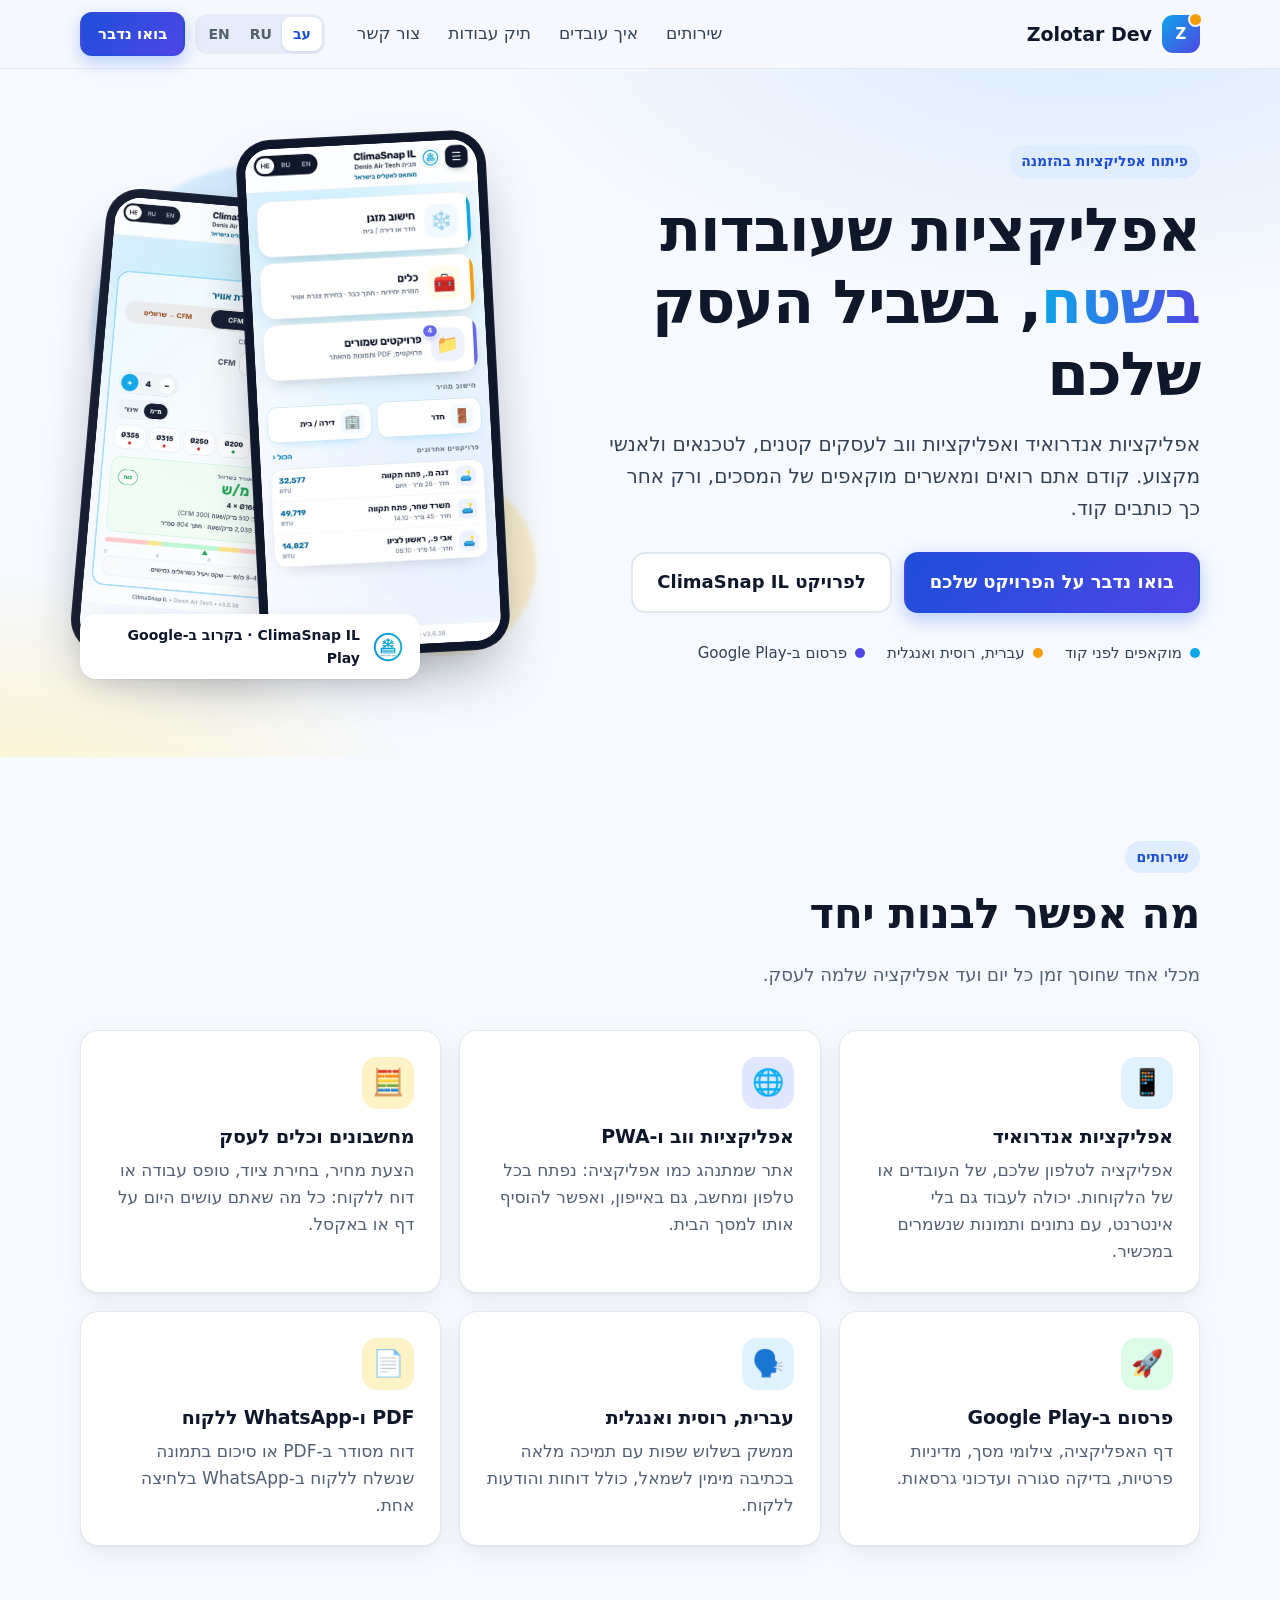
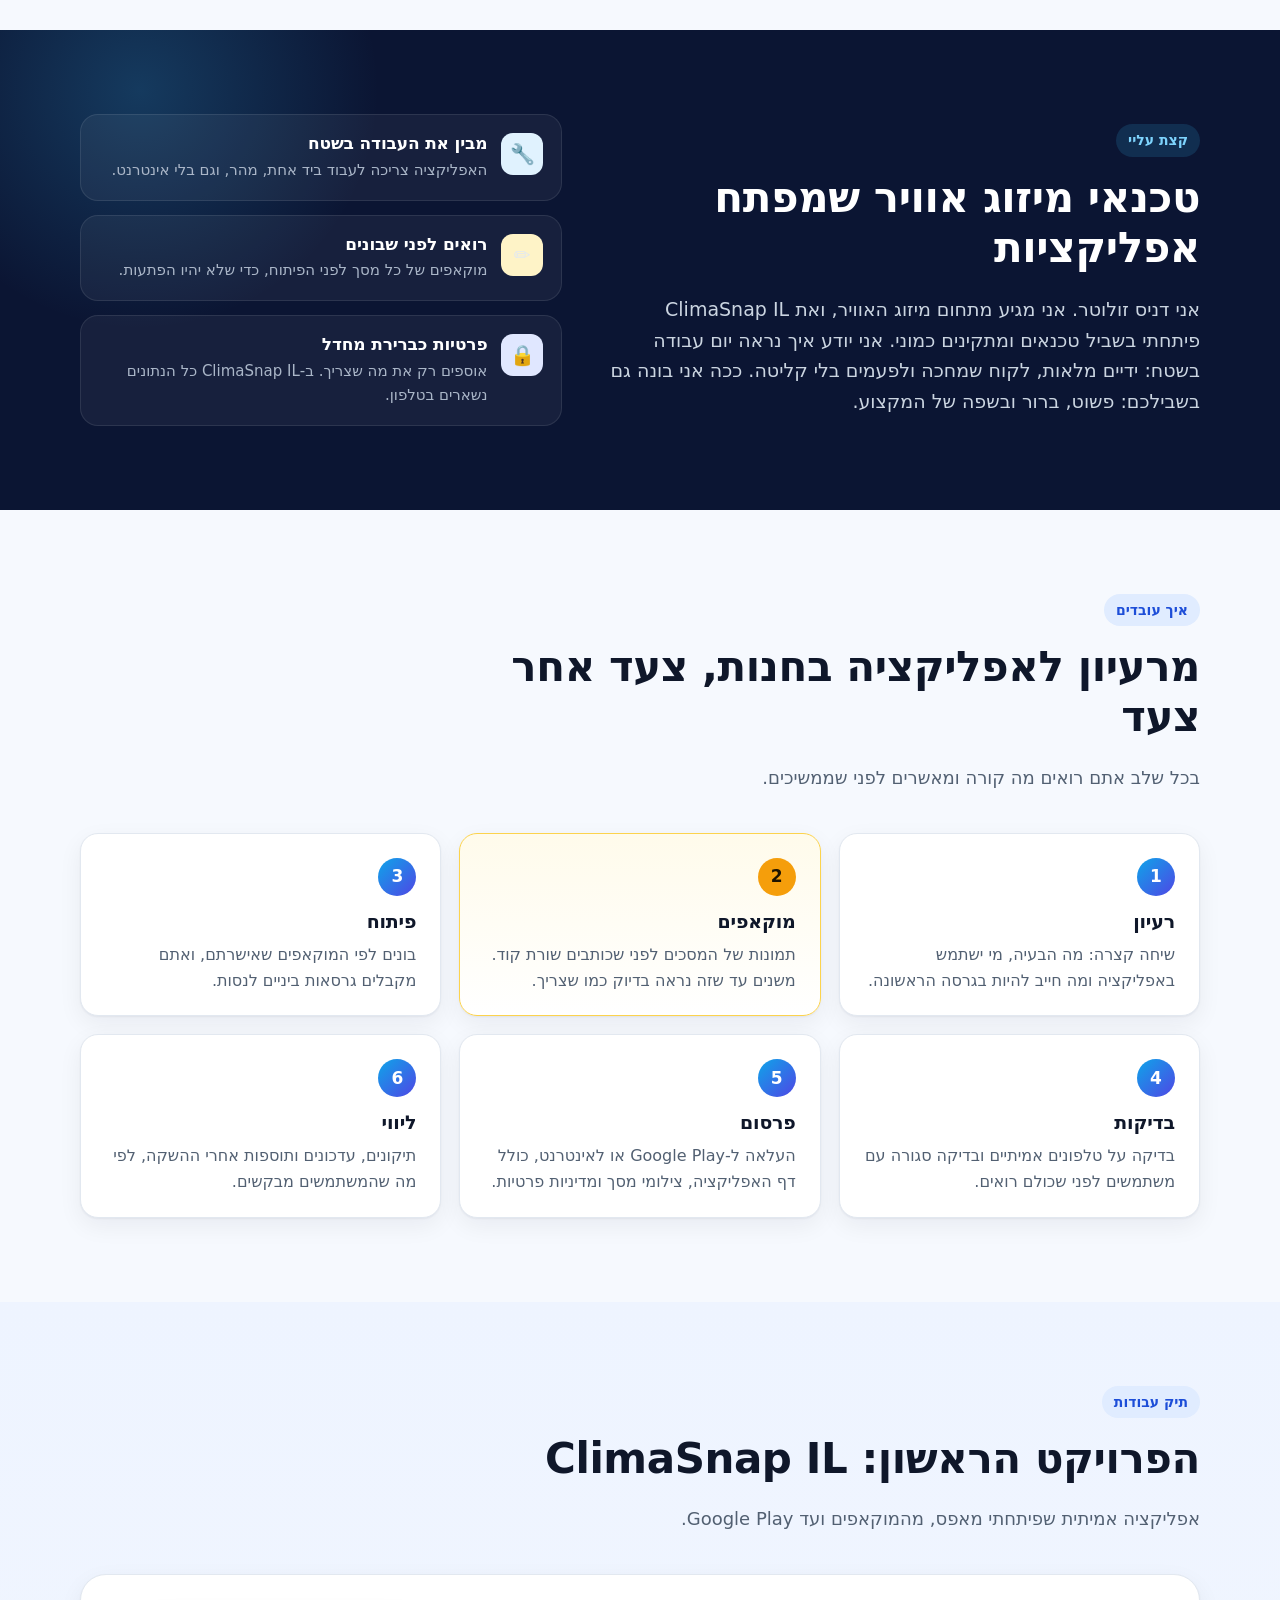
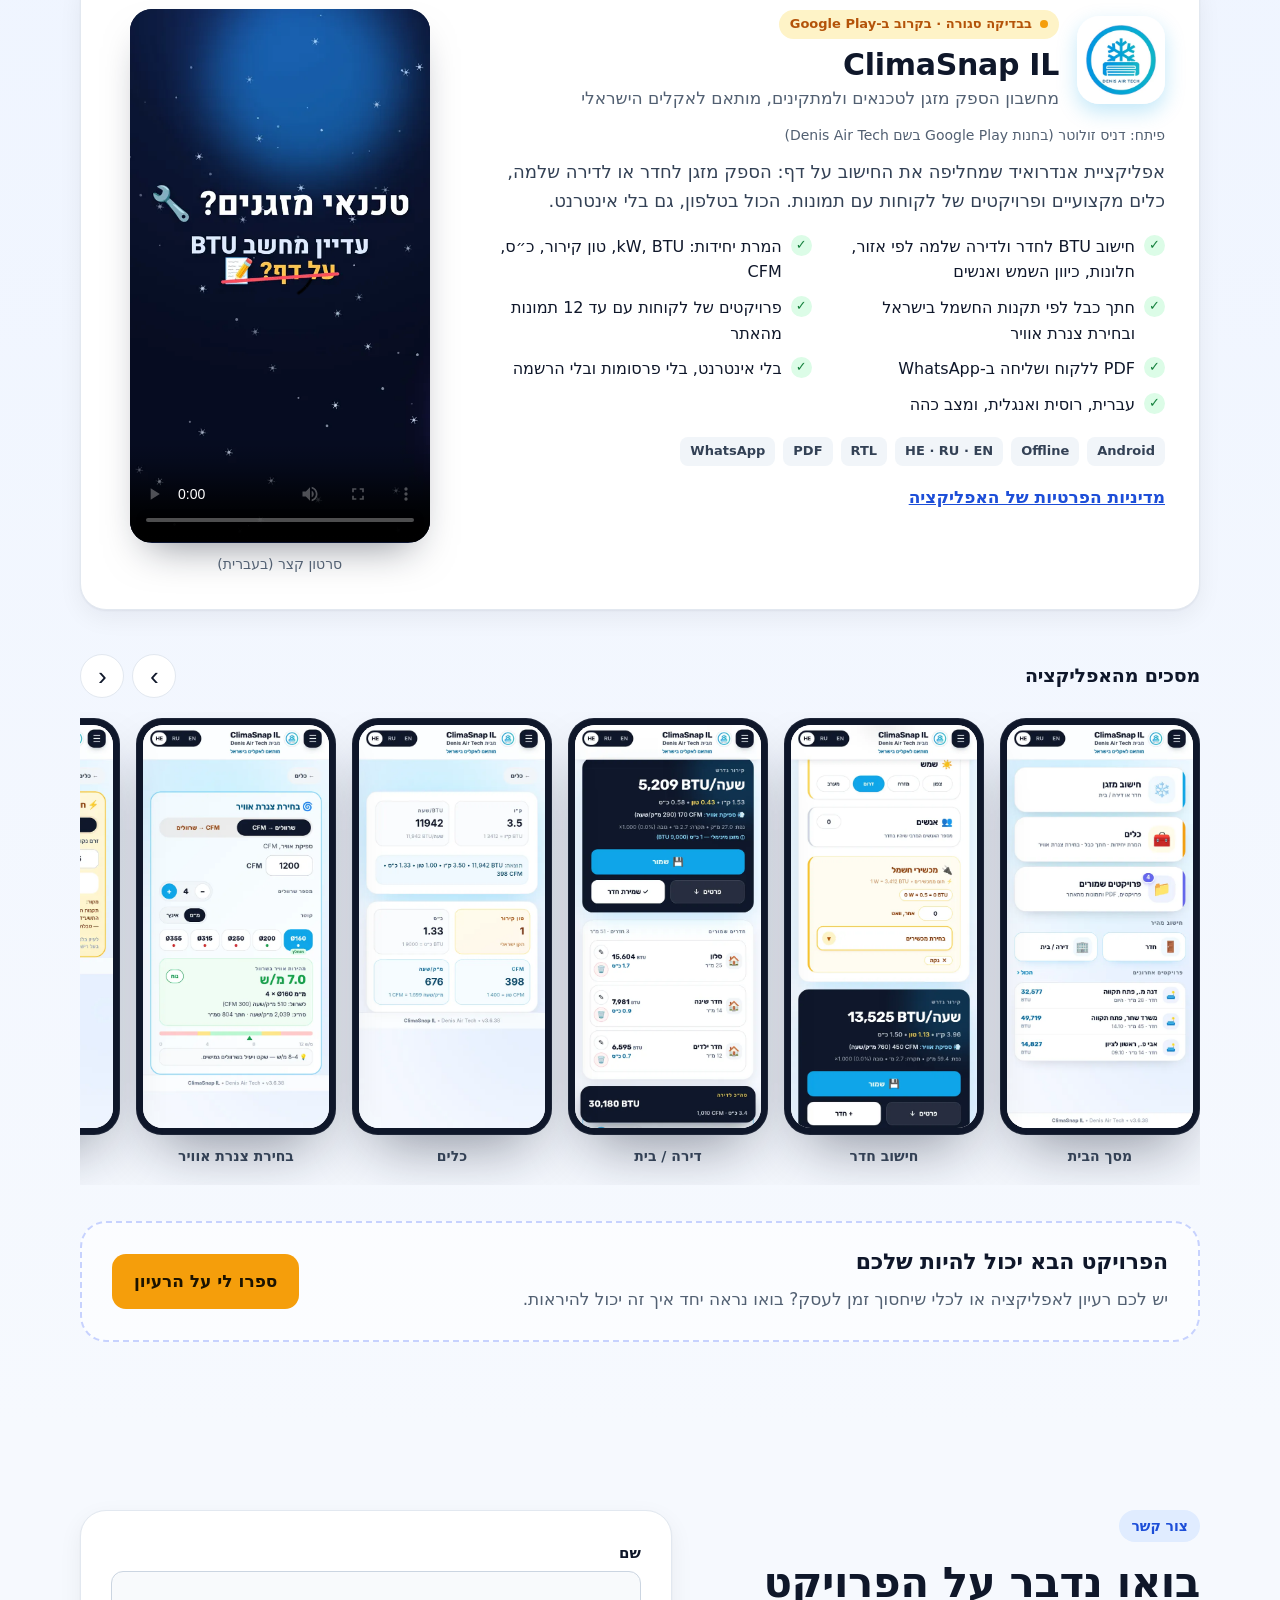
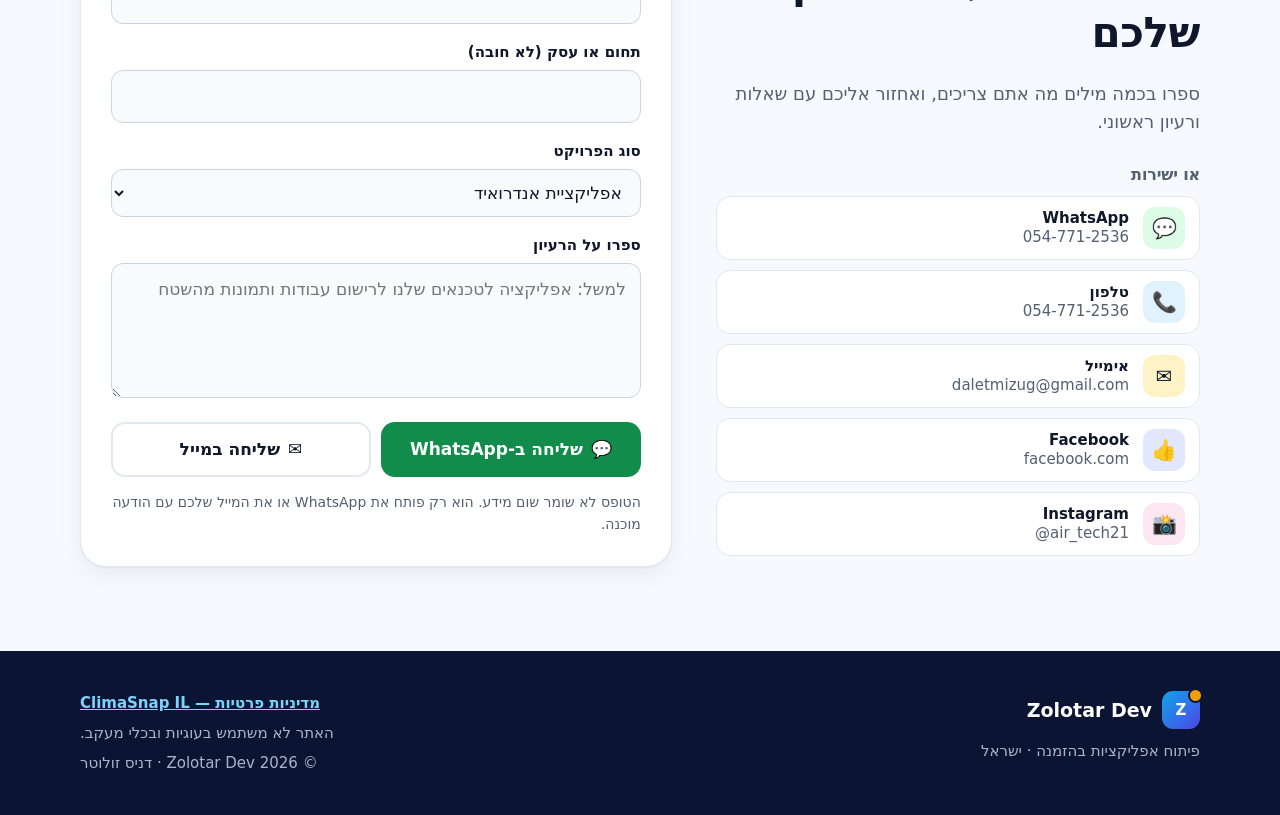
==== index.html @ d2cba70e "Add index, 404 and README" ====
<!doctype html>
<html lang="he" dir="rtl">
<head>
<meta charset="utf-8">
<meta name="viewport" content="width=device-width, initial-scale=1">
<title>Zolotar Dev — פיתוח אפליקציות בהזמנה</title>
<meta name="description" content="פיתוח אפליקציות אנדרואיד ואפליקציות ווב בהזמנה לעסקים קטנים, לטכנאים ולאנשי מקצוע בשטח. עברית, רוסית ואנגלית.">
<meta name="theme-color" content="#1d4ed8">
<meta property="og:type" content="website">
<link rel="icon" href="assets/img/favicon.svg" type="image/svg+xml">
<link rel="stylesheet" href="assets/css/fonts.css">
<link rel="stylesheet" href="assets/css/style.css">
<script src="assets/js/config.js" defer></script>
<script src="assets/js/i18n.js" defer></script>
<script src="assets/js/app.js" defer></script>
</head>
<body>
<a class="skip" href="#main" data-i18n="a11y.skip">דלגו לתוכן</a>

<header class="site-header">
  <div class="wrap header-in">
    <a class="logo" href="#top" data-i18n-attr="aria-label:a11y.home" aria-label="Zolotar Dev — לראש הדף">
      <span class="logo-mark" data-monogram aria-hidden="true">Z</span>
      <span class="logo-text" data-brand>Zolotar Dev</span>
    </a>
    <nav id="site-nav" class="nav" data-i18n-attr="aria-label:a11y.menu" aria-label="תפריט">
      <a href="#services" data-i18n="nav.services">שירותים</a>
      <a href="#process" data-i18n="nav.process">איך עובדים</a>
      <a href="#work" data-i18n="nav.work">תיק עבודות</a>
      <a href="#contact" data-i18n="nav.contact">צור קשר</a>
    </nav>
    <div class="header-tools">
      <div class="lang-switch" role="group" data-i18n-attr="aria-label:a11y.lang" aria-label="שפה">
        <button type="button" data-lang="he" lang="he" aria-pressed="true">עב</button>
        <button type="button" data-lang="ru" lang="ru" aria-pressed="false">RU</button>
        <button type="button" data-lang="en" lang="en" aria-pressed="false">EN</button>
      </div>
      <a class="btn btn-sm btn-primary header-cta" href="#contact" data-i18n="nav.cta">בואו נדבר</a>
      <button id="menu-btn" class="menu-btn" type="button" aria-controls="site-nav" aria-expanded="false" data-i18n-attr="aria-label:a11y.menu" aria-label="תפריט"><span></span></button>
    </div>
  </div>
</header>

<main id="main">
  <!-- HERO -->
  <section class="hero" id="top">
    <div class="wrap hero-in">
      <div class="hero-copy">
        <p class="kicker" data-i18n="hero.kicker">פיתוח אפליקציות בהזמנה</p>
        <h1 data-i18n-html="hero.title">אפליקציות שעובדות <em>בשטח</em>, בשביל העסק שלכם</h1>
        <p class="lead" data-i18n="hero.sub">אפליקציות אנדרואיד ואפליקציות ווב לעסקים קטנים, לטכנאים ולאנשי מקצוע. קודם אתם רואים ומאשרים מוקאפים של המסכים, ורק אחר כך כותבים קוד.</p>
        <div class="cta-row">
          <a class="btn btn-primary btn-lg" href="#contact" data-i18n="hero.cta">בואו נדבר על הפרויקט שלכם</a>
          <a class="btn btn-ghost btn-lg" href="#work" data-i18n="hero.cta2">לפרויקט ClimaSnap IL</a>
        </div>
        <ul class="facts">
          <li><span class="dot d-blue"></span><span data-i18n="hero.f1">מוקאפים לפני קוד</span></li>
          <li><span class="dot d-amber"></span><span data-i18n="hero.f2">עברית, רוסית ואנגלית</span></li>
          <li><span class="dot d-indigo"></span><span data-i18n="hero.f3">פרסום ב-Google Play</span></li>
        </ul>
      </div>
      <div class="hero-art" aria-hidden="true">
        <div class="blob b1"></div><div class="blob b2"></div>
        <div class="phone back"><img data-shot="5duct" src="assets/img/climasnap/he/5duct.svg" width="540" height="1169" alt=""></div>
        <div class="phone front"><img data-shot="1home" src="assets/img/climasnap/he/1home.svg" width="540" height="1169" alt="" fetchpriority="high"></div>
        <div class="float-badge"><img src="assets/img/climasnap/icon-256.svg" width="36" height="36" alt=""><span data-i18n="hero.badge">ClimaSnap IL · בקרוב ב-Google Play</span></div>
      </div>
    </div>
  </section>

  <!-- SERVICES -->
  <section class="section" id="services" aria-labelledby="services-h">
    <div class="wrap">
      <div class="sec-head">
        <p class="kicker" data-i18n="services.kicker">שירותים</p>
        <h2 id="services-h" data-i18n="services.title">מה אפשר לבנות יחד</h2>
        <p class="sec-sub" data-i18n="services.sub">מכלי אחד שחוסך זמן כל יום ועד אפליקציה שלמה לעסק.</p>
      </div>
      <div class="cards">
        <article class="card"><div class="ic ic-blue" aria-hidden="true">📱</div><h3 data-i18n="s1.t">אפליקציות אנדרואיד</h3><p data-i18n="s1.d">אפליקציה לטלפון שלכם, של העובדים או של הלקוחות. יכולה לעבוד גם בלי אינטרנט, עם נתונים ותמונות שנשמרים במכשיר.</p></article>
        <article class="card"><div class="ic ic-indigo" aria-hidden="true">🌐</div><h3 data-i18n="s2.t">אפליקציות ווב ו-PWA</h3><p data-i18n="s2.d">אתר שמתנהג כמו אפליקציה: נפתח בכל טלפון ומחשב, גם באייפון, ואפשר להוסיף אותו למסך הבית.</p></article>
        <article class="card"><div class="ic ic-amber" aria-hidden="true">🧮</div><h3 data-i18n="s3.t">מחשבונים וכלים לעסק</h3><p data-i18n="s3.d">הצעת מחיר, בחירת ציוד, טופס עבודה או דוח ללקוח: כל מה שאתם עושים היום על דף או באקסל.</p></article>
        <article class="card"><div class="ic ic-green" aria-hidden="true">🚀</div><h3 data-i18n="s4.t">פרסום ב-Google Play</h3><p data-i18n="s4.d">דף האפליקציה, צילומי מסך, מדיניות פרטיות, בדיקה סגורה ועדכוני גרסאות.</p></article>
        <article class="card"><div class="ic ic-blue" aria-hidden="true">🗣️</div><h3 data-i18n="s5.t">עברית, רוסית ואנגלית</h3><p data-i18n="s5.d">ממשק בשלוש שפות עם תמיכה מלאה בכתיבה מימין לשמאל, כולל דוחות והודעות ללקוח.</p></article>
        <article class="card"><div class="ic ic-amber" aria-hidden="true">📄</div><h3 data-i18n="s6.t">PDF ו-WhatsApp ללקוח</h3><p data-i18n="s6.d">דוח מסודר ב-PDF או סיכום בתמונה שנשלח ללקוח ב-WhatsApp בלחיצה אחת.</p></article>
      </div>
    </div>
  </section>

  <!-- ABOUT -->
  <section class="section about" aria-labelledby="about-h">
    <div class="wrap about-in">
      <div class="about-copy">
        <p class="kicker" data-i18n="about.kicker">קצת עליי</p>
        <h2 id="about-h" data-i18n="about.title">טכנאי מיזוג אוויר שמפתח אפליקציות</h2>
        <p class="about-p" data-i18n="about.p">אני דניס זולוטר. אני מגיע מתחום מיזוג האוויר, ואת ClimaSnap IL פיתחתי בשביל טכנאים ומתקינים כמוני. אני יודע איך נראה יום עבודה בשטח: ידיים מלאות, לקוח שמחכה ולפעמים בלי קליטה. ככה אני בונה גם בשבילכם: פשוט, ברור ובשפה של המקצוע.</p>
      </div>
      <ul class="about-list">
        <li><span class="ic ic-sm ic-blue" aria-hidden="true">🔧</span><div><h3 data-i18n="about.b1t">מבין את העבודה בשטח</h3><p data-i18n="about.b1d">האפליקציה צריכה לעבוד ביד אחת, מהר, וגם בלי אינטרנט.</p></div></li>
        <li><span class="ic ic-sm ic-amber" aria-hidden="true">✏️</span><div><h3 data-i18n="about.b2t">רואים לפני שבונים</h3><p data-i18n="about.b2d">מוקאפים של כל מסך לפני הפיתוח, כדי שלא יהיו הפתעות.</p></div></li>
        <li><span class="ic ic-sm ic-indigo" aria-hidden="true">🔒</span><div><h3 data-i18n="about.b3t">פרטיות כברירת מחדל</h3><p data-i18n="about.b3d">אוספים רק את מה שצריך. ב-ClimaSnap IL כל הנתונים נשארים בטלפון.</p></div></li>
      </ul>
    </div>
  </section>

  <!-- PROCESS -->
  <section class="section" id="process" aria-labelledby="process-h">
    <div class="wrap">
      <div class="sec-head">
        <p class="kicker" data-i18n="process.kicker">איך עובדים</p>
        <h2 id="process-h" data-i18n="process.title">מרעיון לאפליקציה בחנות, צעד אחר צעד</h2>
        <p class="sec-sub" data-i18n="process.sub">בכל שלב אתם רואים מה קורה ומאשרים לפני שממשיכים.</p>
      </div>
      <ol class="steps">
        <li><span class="num">1</span><h3 data-i18n="p1.t">רעיון</h3><p data-i18n="p1.d">שיחה קצרה: מה הבעיה, מי ישתמש באפליקציה ומה חייב להיות בגרסה הראשונה.</p></li>
        <li class="hl"><span class="num">2</span><h3 data-i18n="p2.t">מוקאפים</h3><p data-i18n="p2.d">תמונות של המסכים לפני שכותבים שורת קוד. משנים עד שזה נראה בדיוק כמו שצריך.</p></li>
        <li><span class="num">3</span><h3 data-i18n="p3.t">פיתוח</h3><p data-i18n="p3.d">בונים לפי המוקאפים שאישרתם, ואתם מקבלים גרסאות ביניים לנסות.</p></li>
        <li><span class="num">4</span><h3 data-i18n="p4.t">בדיקות</h3><p data-i18n="p4.d">בדיקה על טלפונים אמיתיים ובדיקה סגורה עם משתמשים לפני שכולם רואים.</p></li>
        <li><span class="num">5</span><h3 data-i18n="p5.t">פרסום</h3><p data-i18n="p5.d">העלאה ל-Google Play או לאינטרנט, כולל דף האפליקציה, צילומי מסך ומדיניות פרטיות.</p></li>
        <li><span class="num">6</span><h3 data-i18n="p6.t">ליווי</h3><p data-i18n="p6.d">תיקונים, עדכונים ותוספות אחרי ההשקה, לפי מה שהמשתמשים מבקשים.</p></li>
      </ol>
    </div>
  </section>

  <!-- PORTFOLIO -->
  <section class="section work" id="work" aria-labelledby="work-h">
    <div class="wrap">
      <div class="sec-head">
        <p class="kicker" data-i18n="work.kicker">תיק עבודות</p>
        <h2 id="work-h" data-i18n="work.title">הפרויקט הראשון: ClimaSnap IL</h2>
        <p class="sec-sub" data-i18n="work.sub">אפליקציה אמיתית שפיתחתי מאפס, מהמוקאפים ועד Google Play.</p>
      </div>

      <article class="case">
        <div class="case-main">
          <div class="case-id">
            <img class="case-icon" src="assets/img/climasnap/icon-256.svg" width="88" height="88" alt="ClimaSnap IL">
            <div>
              <p class="status"><span class="pulse" aria-hidden="true"></span><span data-i18n="case.status">בבדיקה סגורה · בקרוב ב-Google Play</span></p>
              <h3 class="case-name">ClimaSnap IL</h3>
              <p class="case-tag" data-i18n="case.tagline">מחשבון הספק מזגן לטכנאים ולמתקינים, מותאם לאקלים הישראלי</p>
            </div>
          </div>
          <p class="case-by" data-i18n="case.by">פיתח: דניס זולוטר (בחנות Google Play בשם Denis Air Tech)</p>
          <p class="case-desc" data-i18n="case.desc">אפליקציית אנדרואיד שמחליפה את החישוב על דף: הספק מזגן לחדר או לדירה שלמה, כלים מקצועיים ופרויקטים של לקוחות עם תמונות. הכול בטלפון, גם בלי אינטרנט.</p>
          <ul class="checks">
            <li data-i18n="case.f1">חישוב BTU לחדר ולדירה שלמה לפי אזור, חלונות, כיוון השמש ואנשים</li><li data-i18n="case.f2">המרת יחידות: kW, BTU, טון קירור, כ״ס, CFM</li><li data-i18n="case.f3">חתך כבל לפי תקנות החשמל בישראל ובחירת צנרת אוויר</li>
            <li data-i18n="case.f4">פרויקטים של לקוחות עם עד 12 תמונות מהאתר</li><li data-i18n="case.f5">PDF ללקוח ושליחה ב-WhatsApp</li><li data-i18n="case.f6">בלי אינטרנט, בלי פרסומות ובלי הרשמה</li>
            <li data-i18n="case.f7">עברית, רוסית ואנגלית, ומצב כהה</li>
          </ul>
          <ul class="tags" aria-label="Tech">
            <li>Android</li><li>Offline</li><li>HE · RU · EN</li><li>RTL</li><li>PDF</li><li>WhatsApp</li>
          </ul>
          <a class="link" data-href="privacy" href="https://denisairtech.github.io/climasnap-privacy/" target="_blank" rel="noopener" data-i18n="case.privacy">מדיניות הפרטיות של האפליקציה</a>
        </div>
        <figure class="case-video">
          <video controls preload="none" playsinline poster="assets/video/climasnap-promo-poster.svg" width="540" height="960" data-b64="assets/video/climasnap-promo-he.mp4.b64.txt"></video>
          <figcaption data-i18n="case.video">סרטון קצר (בעברית)</figcaption>
        </figure>
      </article>

      <div class="gallery">
        <div class="gallery-head">
          <h3 data-i18n="case.gallery">מסכים מהאפליקציה</h3>
          <div class="gallery-nav">
            <button type="button" class="round" data-scroll="prev" data-i18n-attr="aria-label:case.prev" aria-label="המסך הקודם"><span aria-hidden="true">‹</span></button>
            <button type="button" class="round" data-scroll="next" data-i18n-attr="aria-label:case.next" aria-label="המסך הבא"><span aria-hidden="true">›</span></button>
          </div>
        </div>
        <div class="shots" id="shots" tabindex="0"></div>
      </div>

      <div class="next-card">
        <div><h3 data-i18n="next.t">הפרויקט הבא יכול להיות שלכם</h3><p data-i18n="next.d">יש לכם רעיון לאפליקציה או לכלי שיחסוך זמן לעסק? בואו נראה יחד איך זה יכול להיראות.</p></div>
        <a class="btn btn-amber" href="#contact" data-i18n="next.cta">ספרו לי על הרעיון</a>
      </div>
    </div>
  </section>

  <!-- CONTACT -->
  <section class="section contact" id="contact" aria-labelledby="contact-h">
    <div class="wrap contact-in">
      <div class="contact-copy">
        <p class="kicker" data-i18n="contact.kicker">צור קשר</p>
        <h2 id="contact-h" data-i18n="contact.title">בואו נדבר על הפרויקט שלכם</h2>
        <p class="sec-sub" data-i18n="contact.sub">ספרו בכמה מילים מה אתם צריכים, ואחזור אליכם עם שאלות ורעיון ראשוני.</p>
        <h3 class="direct-h" data-i18n="direct.title">או ישירות</h3>
        <ul class="direct">
          <li><a data-href="wa" href="https://wa.me/972547712536" target="_blank" rel="noopener"><span class="ic ic-sm ic-green" aria-hidden="true">💬</span><span><b data-i18n="direct.wa">WhatsApp</b><span class="ltr" data-contact="phone">054-771-2536</span></span></a></li>
          <li><a data-href="tel" href="tel:+972547712536"><span class="ic ic-sm ic-blue" aria-hidden="true">📞</span><span><b data-i18n="direct.phone">טלפון</b><span class="ltr" data-contact="phone">054-771-2536</span></span></a></li>
          <li><a data-href="mail" href="mailto:daletmizug@gmail.com"><span class="ic ic-sm ic-amber" aria-hidden="true">✉️</span><span><b data-i18n="direct.mail">אימייל</b><span class="ltr" data-contact="email">daletmizug@gmail.com</span></span></a></li>
          <li><a data-href="fb" href="https://www.facebook.com/share/19Jobcs5GA/" target="_blank" rel="noopener"><span class="ic ic-sm ic-indigo" aria-hidden="true">👍</span><span><b>Facebook</b><span class="ltr">facebook.com</span></span></a></li>
          <li><a data-href="ig" href="https://instagram.com/air_tech21" target="_blank" rel="noopener"><span class="ic ic-sm ic-pink" aria-hidden="true">📸</span><span><b>Instagram</b><span class="ltr" data-contact="ig">@air_tech21</span></span></a></li>
        </ul>
      </div>
      <form id="contact-form" class="form" novalidate>
        <div class="field"><label for="f-name" data-i18n="form.name">שם</label><input id="f-name" name="name" autocomplete="name" required></div>
        <div class="field"><label for="f-biz" data-i18n="form.biz">תחום או עסק (לא חובה)</label><input id="f-biz" name="biz" autocomplete="organization"></div>
        <div class="field"><label for="f-type" data-i18n="form.type">סוג הפרויקט</label>
          <select id="f-type" name="type">
            <option data-i18n="form.t1">אפליקציית אנדרואיד</option><option data-i18n="form.t2">אפליקציית ווב / PWA</option>
            <option data-i18n="form.t3">מחשבון או כלי לעסק</option><option data-i18n="form.t4">עדיין לא בטוח</option>
          </select></div>
        <div class="field"><label for="f-msg" data-i18n="form.msg">ספרו על הרעיון</label><textarea id="f-msg" name="msg" rows="4" required data-i18n-attr="placeholder:form.msgPh" placeholder="למשל: אפליקציה לטכנאים שלנו לרישום עבודות ותמונות מהשטח"></textarea></div>
        <p id="form-err" class="form-err" role="alert" hidden></p>
        <div class="form-btns">
          <button type="button" id="send-wa" class="btn btn-wa"><span aria-hidden="true">💬</span> <span data-i18n="form.wa">שליחה ב-WhatsApp</span></button>
          <button type="button" id="send-mail" class="btn btn-ghost"><span aria-hidden="true">✉️</span> <span data-i18n="form.mail">שליחה במייל</span></button>
        </div>
        <p class="form-note" data-i18n="form.note">הטופס לא שומר שום מידע. הוא רק פותח את WhatsApp או את המייל שלכם עם הודעה מוכנה.</p>
      </form>
    </div>
  </section>
</main>

<footer class="site-footer">
  <div class="wrap footer-in">
    <div class="footer-brand">
      <span class="logo"><span class="logo-mark" data-monogram aria-hidden="true">Z</span><span class="logo-text" data-brand>Zolotar Dev</span></span>
      <p data-i18n="footer.tag">פיתוח אפליקציות בהזמנה · ישראל</p>
    </div>
    <div class="footer-links">
      <a data-href="privacy" href="https://denisairtech.github.io/climasnap-privacy/" target="_blank" rel="noopener" data-i18n="footer.privacy">מדיניות פרטיות — ClimaSnap IL</a>
      <p data-i18n="footer.nocookies">האתר לא משתמש בעוגיות ובכלי מעקב.</p>
      <p data-i18n="footer.copy">© 2026 Zolotar Dev · דניס זולוטר</p>
    </div>
  </div>
</footer>
</body>
</html>
---- assets/css/fonts.css ----
/* Heebo (OFL 1.1) + Rubik Cyrillic (OFL 1.1), embedded */
@font-face{font-family:"HeeboWeb";src:url([data-uri]) format("woff2");font-weight:100 900;font-display:swap;unicode-range:U+0590-05FF,U+200C-2010,U+20AA,U+25CC,U+FB1D-FB4F}
@font-face{font-family:"HeeboWeb";src:url([data-uri]) format("woff2");font-weight:100 900;font-display:swap;unicode-range:U+0000-00FF,U+0131,U+0152-0153,U+02BB-02BC,U+02C6,U+02DA,U+02DC,U+2000-206F,U+2074,U+20AC,U+2122,U+2190-2199,U+2212,U+2215}
@font-face{font-family:"HeeboWeb";src:url([data-uri]) format("woff2");font-weight:300 900;font-display:swap;unicode-range:U+0400-045F,U+0490-0491,U+04B0-04B1,U+2116}
---- assets/css/style.css ----
/* ---------- Fonts (bundled, OFL) ---------- */


/* Heebo has no Cyrillic: Russian uses Rubik (same family as the app) */


:root{
  --blue:#0ea5e9; --blue-d:#1d4ed8; --indigo:#4f46e5; --amber:#f59e0b; --amber-d:#b45309;
  --ink:#0f172a; --ink-2:#334155; --muted:#526072; --line:#e2e8f0;
  --bg:#f6f9fe; --card:#fff; --navy:#0b1533;
  --r:18px; --r-lg:26px; --shadow:0 1px 2px rgba(15,23,42,.05),0 8px 24px rgba(15,23,42,.06);
  --wrap:1160px;
}
*{box-sizing:border-box}
html{scroll-behavior:smooth;-webkit-text-size-adjust:100%}
@media (prefers-reduced-motion:reduce){html{scroll-behavior:auto}*{animation:none!important;transition:none!important}}
body{margin:0;font-family:"HeeboWeb","Heebo",system-ui,-apple-system,"Segoe UI",Arial,sans-serif;color:var(--ink);background:var(--bg);line-height:1.6;font-size:17px;overflow-x:hidden}
img,video{max-width:100%;display:block}
a{color:var(--blue-d)}
h1,h2,h3{line-height:1.2;margin:0 0 .5em;letter-spacing:-.01em}
h2{font-size:clamp(28px,4vw,42px);font-weight:800}
h3{font-size:19px;font-weight:700}
p{margin:0 0 1em}
.wrap{max-width:var(--wrap);margin-inline:auto;padding-inline:20px}
.ltr{direction:ltr;unicode-bidi:isolate}
.skip{position:absolute;inset-inline-start:12px;top:-60px;background:var(--ink);color:#fff;padding:10px 14px;border-radius:10px;z-index:100}
.skip:focus{top:12px}
:focus-visible{outline:3px solid var(--amber);outline-offset:2px;border-radius:6px}

/* ---------- Buttons ---------- */
.btn{display:inline-flex;align-items:center;justify-content:center;gap:8px;font:inherit;font-weight:700;text-decoration:none;border-radius:14px;padding:12px 20px;border:2px solid transparent;cursor:pointer;transition:transform .15s,box-shadow .15s,background .15s;min-height:48px;text-align:center}
.btn:hover{transform:translateY(-1px)}
.btn-primary{background:linear-gradient(135deg,var(--blue-d),var(--indigo));color:#fff;box-shadow:0 6px 18px rgba(37,99,235,.3)}
.btn-ghost{background:#fff;color:var(--ink);border-color:var(--line)}
.btn-ghost:hover{border-color:#94a3b8}
.btn-amber{background:var(--amber);color:#1c1300}
.btn-wa{background:#128c4a;color:#fff}
.btn-lg{padding:14px 24px;font-size:18px}
.btn-sm{min-height:40px;padding:8px 16px;font-size:15px;border-radius:12px}

/* ---------- Header ---------- */
.site-header{position:sticky;top:0;z-index:50;background:rgba(246,249,254,.86);backdrop-filter:saturate(1.6) blur(12px);-webkit-backdrop-filter:saturate(1.6) blur(12px);border-bottom:1px solid rgba(226,232,240,.8)}
.header-in{display:flex;align-items:center;gap:20px;height:68px}
.logo{display:inline-flex;align-items:center;gap:10px;text-decoration:none;color:var(--ink);font-weight:800;font-size:19px;white-space:nowrap}
.logo-mark{position:relative;display:grid;place-items:center;width:38px;height:38px;border-radius:11px;background:linear-gradient(135deg,var(--blue),var(--indigo));color:#fff;font-size:15px;font-weight:800;letter-spacing:.02em;direction:ltr}
.logo-mark::after{content:"";position:absolute;top:-3px;inset-inline-end:-3px;width:11px;height:11px;border-radius:50%;background:var(--amber);border:2px solid var(--bg)}
.logo-text{direction:ltr;unicode-bidi:isolate}
.nav{display:flex;gap:4px;margin-inline-start:auto}
.nav a{color:var(--ink-2);text-decoration:none;font-weight:500;padding:8px 12px;border-radius:10px}
.nav a:hover{background:#e8effb;color:var(--ink)}
.header-tools{display:flex;align-items:center;gap:10px}
.lang-switch{display:flex;background:#e6edf8;border-radius:12px;padding:3px}
.lang-switch button{font:inherit;font-size:14px;font-weight:700;border:0;background:transparent;color:var(--muted);padding:6px 10px;border-radius:9px;cursor:pointer;min-width:40px;min-height:34px}
.lang-switch button[aria-pressed="true"]{background:#fff;color:var(--blue-d);box-shadow:0 1px 3px rgba(15,23,42,.12)}
.menu-btn{display:none;width:44px;height:44px;border:1px solid var(--line);background:#fff;border-radius:12px;cursor:pointer;position:relative}
.menu-btn span,.menu-btn span::before,.menu-btn span::after{position:absolute;left:12px;right:12px;height:2px;background:var(--ink);border-radius:2px;content:""}
.menu-btn span{top:21px}.menu-btn span::before{top:-7px;left:0;right:0}.menu-btn span::after{top:7px;left:0;right:0}

/* ---------- Hero ---------- */
.hero{position:relative;overflow:hidden;padding:56px 0 72px;background:radial-gradient(1000px 500px at 85% -10%,#dbeafe 0,transparent 60%),radial-gradient(700px 420px at 0% 110%,#fef3c7 0,transparent 60%)}
.hero-in{display:grid;grid-template-columns:1.1fr .9fr;gap:40px;align-items:center}
.kicker{display:inline-block;font-size:14px;font-weight:700;color:var(--blue-d);background:#e0ecff;border-radius:999px;padding:5px 12px;margin-bottom:16px}
.hero h1{font-size:clamp(34px,5.4vw,60px);font-weight:900;letter-spacing:-.02em;margin-bottom:18px}
.hero h1 em{font-style:normal;background:linear-gradient(90deg,var(--blue),var(--indigo));-webkit-background-clip:text;background-clip:text;color:transparent}
.lead{font-size:clamp(17px,1.6vw,20px);color:var(--ink-2);max-width:40em;margin-bottom:28px}
.cta-row{display:flex;flex-wrap:wrap;gap:12px;margin-bottom:28px}
.facts{list-style:none;padding:0;margin:0;display:flex;flex-wrap:wrap;gap:10px 22px;color:var(--ink-2);font-weight:500;font-size:15px}
.facts li{display:flex;align-items:center;gap:8px}
.dot{width:10px;height:10px;border-radius:50%}.d-blue{background:var(--blue)}.d-amber{background:var(--amber)}.d-indigo{background:var(--indigo)}
.hero-art{position:relative;height:560px}
.blob{position:absolute;border-radius:50%;filter:blur(2px)}
.b1{width:340px;height:340px;background:linear-gradient(135deg,#38bdf8,#6366f1);opacity:.18;top:40px;inset-inline-end:10px}
.b2{width:180px;height:180px;background:#fbbf24;opacity:.22;bottom:30px;inset-inline-start:30px}
.phone{background:#0f172a;border-radius:34px;padding:9px;box-shadow:0 30px 60px -20px rgba(15,23,42,.45),0 0 0 1px rgba(255,255,255,.06) inset}
.phone img{border-radius:26px;width:100%;height:auto;background:#fff}
.hero-art .phone{position:absolute;width:250px}
.hero-art .front{top:10px;inset-inline-start:14%;transform:rotate(-3deg);z-index:2}
[dir="ltr"] .hero-art .front{transform:rotate(3deg)}
.hero-art .back{top:70px;inset-inline-start:52%;width:225px;transform:rotate(5deg);opacity:.96}
[dir="ltr"] .hero-art .back{transform:rotate(-5deg)}
.float-badge{position:absolute;bottom:6px;inset-inline-end:0;z-index:3;display:flex;align-items:center;gap:10px;background:#fff;border-radius:16px;padding:10px 14px;box-shadow:var(--shadow);font-weight:700;font-size:14px;max-width:340px}
.float-badge img{border-radius:9px}

/* ---------- Sections ---------- */
.section{padding:84px 0}
.sec-head{max-width:720px;margin-bottom:40px}
.sec-sub{color:var(--muted);font-size:18px}
.cards{display:grid;grid-template-columns:repeat(3,1fr);gap:18px}
.card{background:var(--card);border:1px solid var(--line);border-radius:var(--r);padding:26px;box-shadow:var(--shadow);transition:transform .2s,box-shadow .2s}
.card:hover{transform:translateY(-3px);box-shadow:0 14px 34px rgba(15,23,42,.1)}
.card p{color:var(--muted);margin:0}
.ic{display:grid;place-items:center;width:52px;height:52px;border-radius:15px;font-size:26px;margin-bottom:16px;flex:none}
.ic-sm{width:42px;height:42px;font-size:20px;border-radius:12px;margin:0}
.ic-blue{background:#e0f2fe}.ic-indigo{background:#e0e7ff}.ic-amber{background:#fef3c7}.ic-green{background:#dcfce7}.ic-pink{background:#fce7f3}

.about{background:var(--navy);color:#e2e8f0;position:relative;overflow:hidden}
.about::before{content:"";position:absolute;width:520px;height:520px;border-radius:50%;background:radial-gradient(circle,rgba(56,189,248,.22),transparent 65%);top:-200px;inset-inline-end:-120px}
.about-in{display:grid;grid-template-columns:1.1fr .9fr;gap:48px;align-items:center;position:relative}
.about .kicker{background:rgba(56,189,248,.15);color:#7dd3fc}
.about h2{color:#fff}
.about-p{font-size:19px;color:#cbd5e1;margin:0}
.about-list{list-style:none;margin:0;padding:0;display:grid;gap:14px}
.about-list li{display:flex;gap:14px;align-items:flex-start;background:rgba(255,255,255,.05);border:1px solid rgba(255,255,255,.09);border-radius:var(--r);padding:18px}
.about-list h3{color:#fff;font-size:17px;margin-bottom:4px}
.about-list p{margin:0;color:#aab6c8;font-size:15px}

.steps{list-style:none;margin:0;padding:0;display:grid;grid-template-columns:repeat(3,1fr);gap:18px;counter-reset:s}
.steps li{position:relative;background:#fff;border:1px solid var(--line);border-radius:var(--r);padding:24px 24px 22px;box-shadow:var(--shadow)}
.steps li.hl{border-color:#fcd34d;background:linear-gradient(180deg,#fffbeb,#fff)}
.steps p{margin:0;color:var(--muted);font-size:16px}
.num{display:grid;place-items:center;width:38px;height:38px;border-radius:50%;background:linear-gradient(135deg,var(--blue),var(--indigo));color:#fff;font-weight:800;margin-bottom:14px}
.steps li.hl .num{background:var(--amber);color:#1c1300}

.work{background:linear-gradient(180deg,#eef4ff,var(--bg))}
.case{display:grid;grid-template-columns:1.35fr .65fr;gap:36px;background:#fff;border:1px solid var(--line);border-radius:var(--r-lg);padding:34px;box-shadow:var(--shadow)}
.case-id{display:flex;gap:18px;align-items:center;margin-bottom:18px}
.case-icon{width:88px;height:88px;border-radius:22px;box-shadow:0 8px 20px rgba(14,165,233,.25);flex:none}
.status{display:inline-flex;align-items:center;gap:8px;font-size:13px;font-weight:700;color:var(--amber-d);background:#fef3c7;border-radius:999px;padding:4px 11px;margin:0 0 8px}
.pulse{width:8px;height:8px;border-radius:50%;background:var(--amber);box-shadow:0 0 0 0 rgba(245,158,11,.6);animation:pulse 2s infinite}
@keyframes pulse{70%{box-shadow:0 0 0 8px rgba(245,158,11,0)}100%{box-shadow:0 0 0 0 rgba(245,158,11,0)}}
.case-name{font-size:30px;font-weight:900;margin:0 0 2px;unicode-bidi:isolate}
.case-tag{margin:0;color:var(--muted);font-weight:500}
.case-desc{font-size:18px;color:var(--ink-2)}
.checks{list-style:none;padding:0;margin:0 0 20px;display:grid;grid-template-columns:1fr 1fr;gap:10px 22px}
.checks li{position:relative;padding-inline-start:30px;font-size:16px}
.checks li::before{content:"✓";position:absolute;inset-inline-start:0;top:1px;width:21px;height:21px;border-radius:50%;background:#dcfce7;color:#15803d;font-weight:900;font-size:13px;display:grid;place-items:center}
.tags{list-style:none;padding:0;margin:0 0 18px;display:flex;flex-wrap:wrap;gap:8px}
.tags li{font-size:13px;font-weight:700;background:#f1f5f9;color:var(--ink-2);border-radius:8px;padding:4px 10px;direction:ltr}
.link{font-weight:700}
.case-video{margin:0;align-self:center}
.case-video video{width:100%;max-width:300px;margin-inline:auto;aspect-ratio:9/16;height:auto;border-radius:22px;background:#0b1533;box-shadow:0 20px 40px -18px rgba(15,23,42,.5)}
.case-video figcaption{text-align:center;color:var(--muted);font-size:14px;margin-top:10px}

.gallery{margin-top:44px}
.gallery-head{display:flex;align-items:center;justify-content:space-between;margin-bottom:14px}
.gallery-head h3{margin:0}
.gallery-nav{display:flex;gap:8px}
.round{width:44px;height:44px;border-radius:50%;border:1px solid var(--line);background:#fff;font-size:26px;line-height:1;cursor:pointer;color:var(--ink)}
.round:hover{border-color:#94a3b8}
[dir="rtl"] .round span{display:inline-block;transform:scaleX(-1)}
.shots{display:grid;grid-auto-flow:column;grid-auto-columns:200px;gap:16px;overflow-x:auto;scroll-snap-type:x mandatory;padding:6px 4px 18px;scrollbar-width:thin;overscroll-behavior-x:contain}
.shot{margin:0;scroll-snap-align:start}
.phone.sm{border-radius:26px;padding:7px}
.phone.sm img{border-radius:20px}
.shot figcaption{text-align:center;font-size:14px;font-weight:600;color:var(--ink-2);margin-top:10px}

.next-card{margin-top:36px;display:flex;align-items:center;justify-content:space-between;gap:24px;border:2px dashed #c7d2fe;border-radius:var(--r-lg);padding:26px 30px;background:rgba(255,255,255,.6)}
.next-card h3{font-size:22px}
.next-card p{margin:0;color:var(--muted)}
.next-card .btn{flex:none}

.contact-in{display:grid;grid-template-columns:.9fr 1.1fr;gap:44px;align-items:start}
.direct-h{font-size:16px;color:var(--muted);margin:28px 0 12px}
.direct{list-style:none;padding:0;margin:0;display:grid;gap:10px}
.direct a{display:flex;align-items:center;gap:14px;text-decoration:none;color:var(--ink);background:#fff;border:1px solid var(--line);border-radius:14px;padding:10px 14px;min-height:60px}
.direct a:hover{border-color:#93c5fd}
.direct a>span:last-child{display:flex;flex-direction:column;line-height:1.3}
.direct b{font-size:15px}
.direct .ltr{color:var(--muted);font-size:15px;text-align:start}
.form{background:#fff;border:1px solid var(--line);border-radius:var(--r-lg);padding:30px;box-shadow:var(--shadow)}
.field{margin-bottom:16px}
.field label{display:block;font-weight:700;font-size:15px;margin-bottom:6px}
.field input,.field select,.field textarea{width:100%;font:inherit;color:var(--ink);background:#f8fafc;border:1.5px solid #cbd5e1;border-radius:12px;padding:12px 14px;min-height:48px}
.field textarea{resize:vertical;min-height:120px}
.field input:focus,.field select:focus,.field textarea:focus{outline:none;border-color:var(--blue-d);box-shadow:0 0 0 3px rgba(29,78,216,.18);background:#fff}
.form-btns{display:grid;grid-template-columns:1fr 1fr;gap:10px}
.form-err{color:#b91c1c;font-weight:700;margin:0 0 12px}
.form-note{font-size:14px;color:var(--muted);margin:14px 0 0}

.site-footer{background:var(--navy);color:#aab6c8;padding:40px 0;font-size:15px}
.footer-in{display:flex;justify-content:space-between;gap:24px;flex-wrap:wrap;align-items:flex-start}
.site-footer .logo{color:#fff}
.site-footer .logo-mark::after{border-color:var(--navy)}
.footer-brand p{margin:10px 0 0}
.footer-links{text-align:end}
.footer-links a{color:#7dd3fc;font-weight:700}
.footer-links p{margin:6px 0 0}

/* ---------- Responsive ---------- */
@media (max-width:1020px){
  .nav{display:none;position:absolute;top:68px;inset-inline:0;flex-direction:column;background:#fff;border-bottom:1px solid var(--line);padding:10px 20px 16px;box-shadow:0 12px 24px rgba(15,23,42,.08)}
  .nav.open{display:flex}
  .nav a{padding:12px}
  .menu-btn{display:block}
  .header-tools{margin-inline-start:auto}
  .cards,.steps{grid-template-columns:1fr 1fr}
}
@media (max-width:860px){
  .hero-in,.about-in,.contact-in,.case{grid-template-columns:1fr}
  .hero{padding:32px 0 48px}
  .hero-art{height:430px;max-width:420px;margin-inline:auto;width:100%}
  .hero-art .phone{width:200px}
  .hero-art .back{width:180px}
  .hero-art .front{inset-inline-start:8%}
  .case{padding:22px}
  .case-video video{max-width:260px}
}
@media (max-width:600px){
  body{font-size:16px}
  .header-cta{display:none}
  .logo{font-size:17px}
  .section{padding:60px 0}
  .cards,.steps,.checks{grid-template-columns:1fr}
  .cta-row .btn{width:100%}
  .sec-head{margin-bottom:28px}
  .next-card{flex-direction:column;align-items:stretch;text-align:start;padding:22px}
  .form{padding:20px}
  .form-btns{grid-template-columns:1fr}
  .shots{grid-auto-columns:62%}
  .case-id{align-items:flex-start}
  .case-icon{width:68px;height:68px;border-radius:18px}
  .case-name{font-size:26px}
  .footer-links{text-align:start}
  .float-badge{font-size:13px;max-width:250px}
}
@media (max-width:380px){ .logo-text{font-size:16px} .lang-switch button{min-width:34px;padding:6px 7px} }
@media (max-width:600px){
  .card{display:grid;grid-template-columns:46px 1fr;gap:2px 14px;padding:18px;align-items:start}
  .card .ic{grid-row:span 2;margin:0;width:46px;height:46px;font-size:22px;border-radius:13px}
  .card h3{margin:2px 0 4px;font-size:18px}
  .card p{font-size:15px}
  .steps li{display:grid;grid-template-columns:38px 1fr;gap:2px 14px;padding:18px}
  .steps .num{grid-row:span 2;margin:0}
  .steps h3{margin:6px 0 4px}
  .steps p{font-size:15px}
}

.case-by{font-size:14px;color:var(--muted);margin:-6px 0 12px}
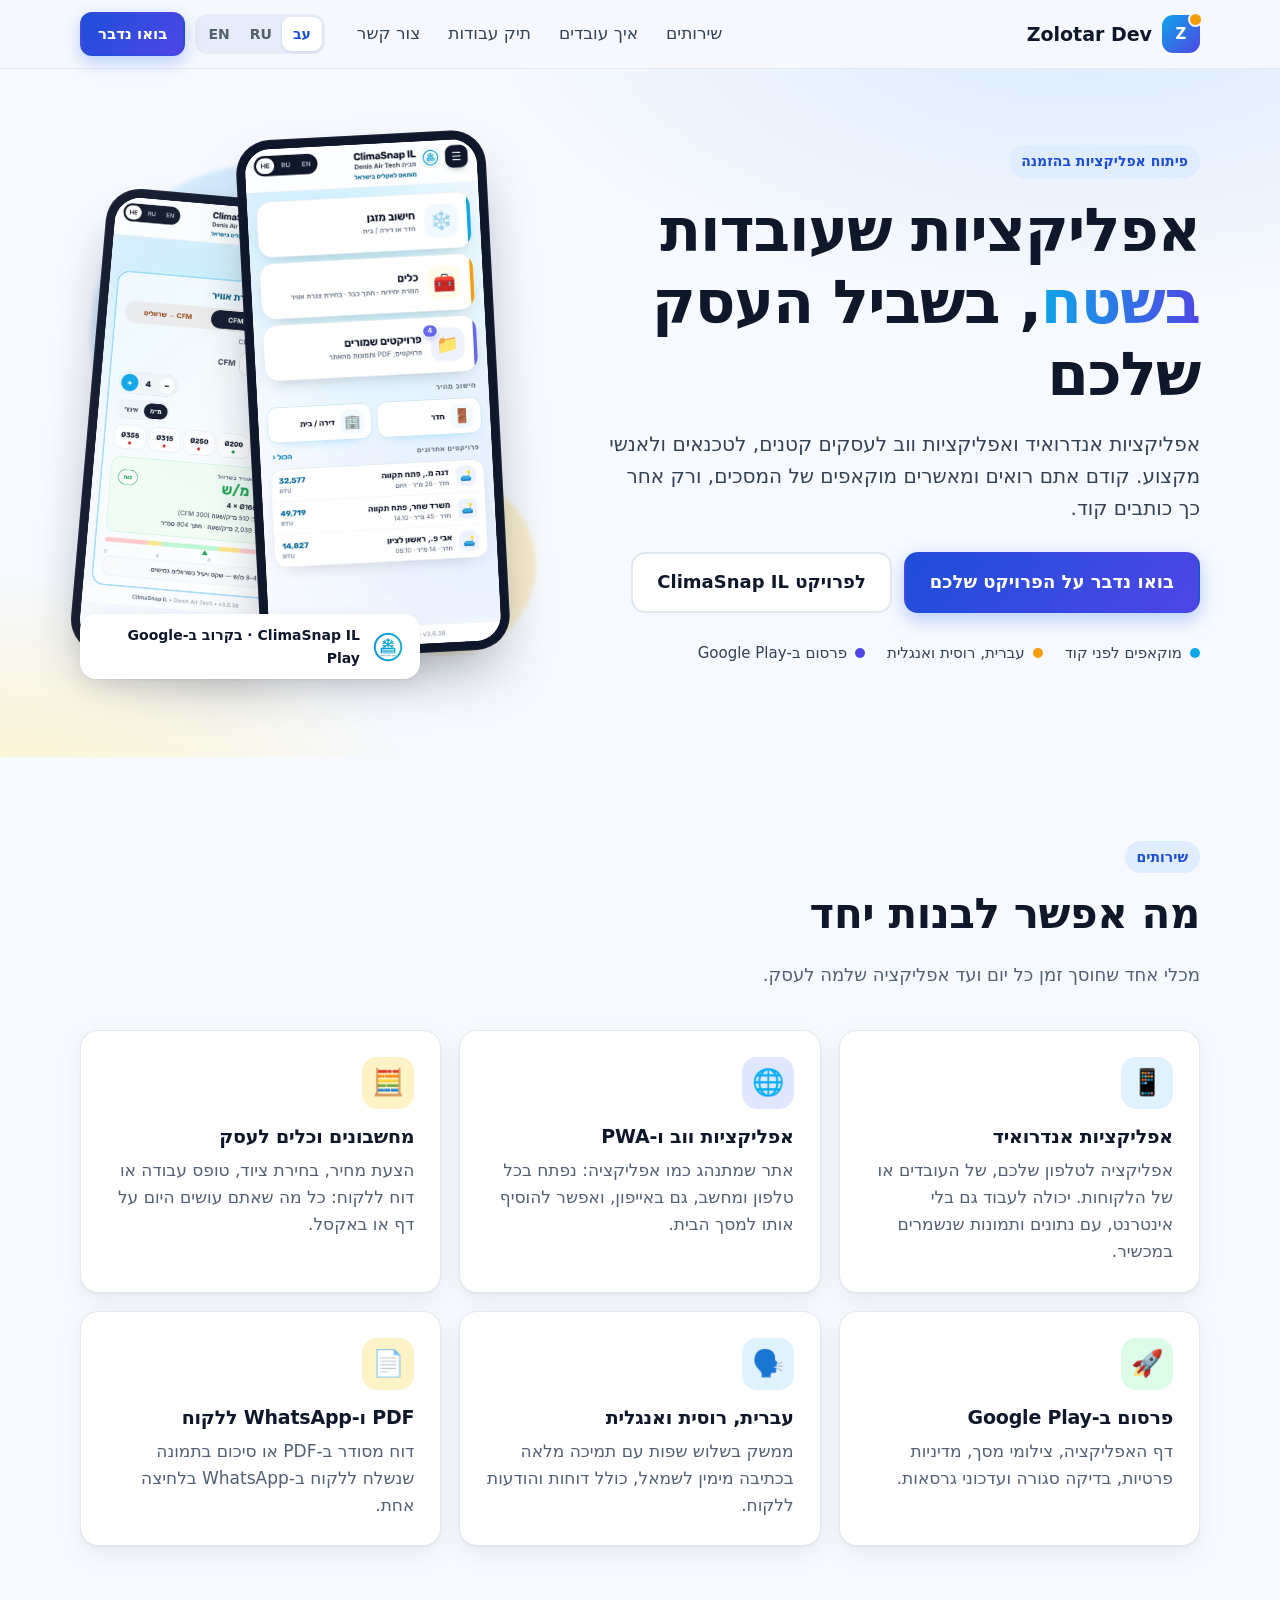
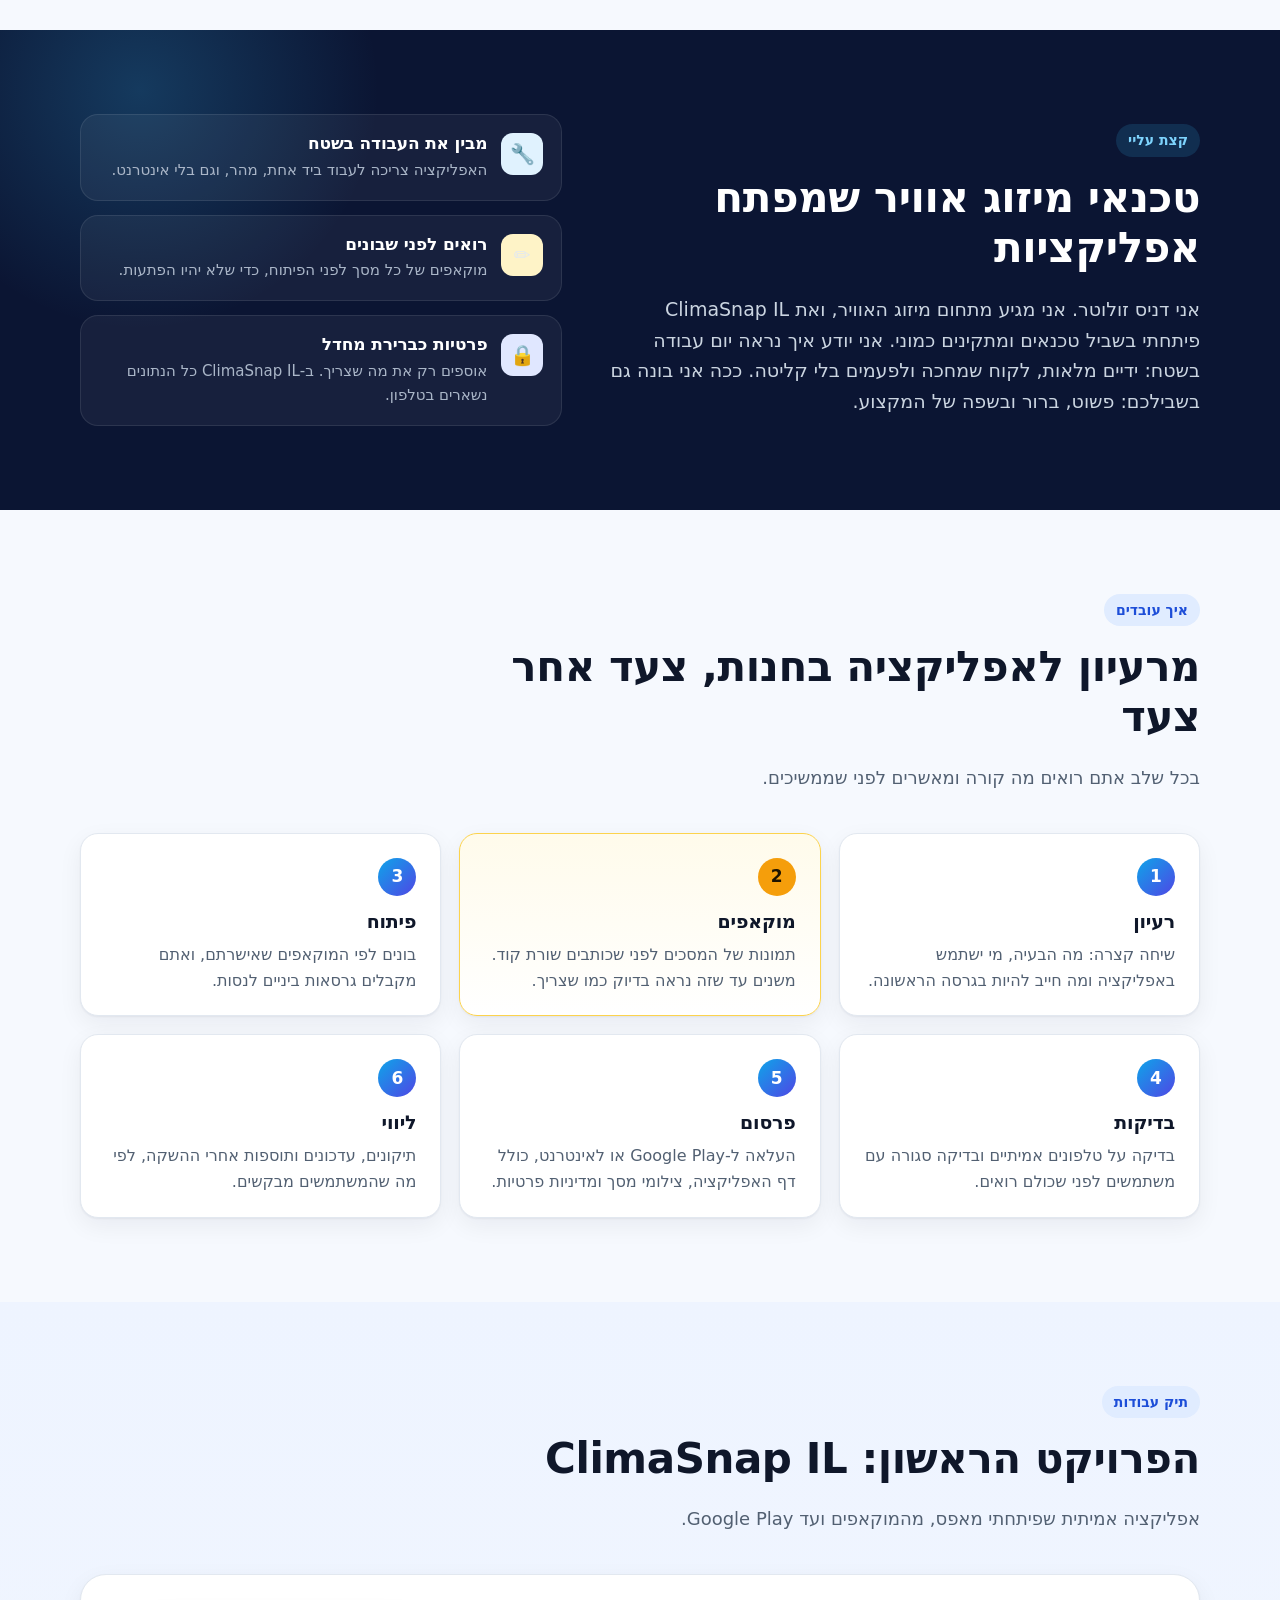
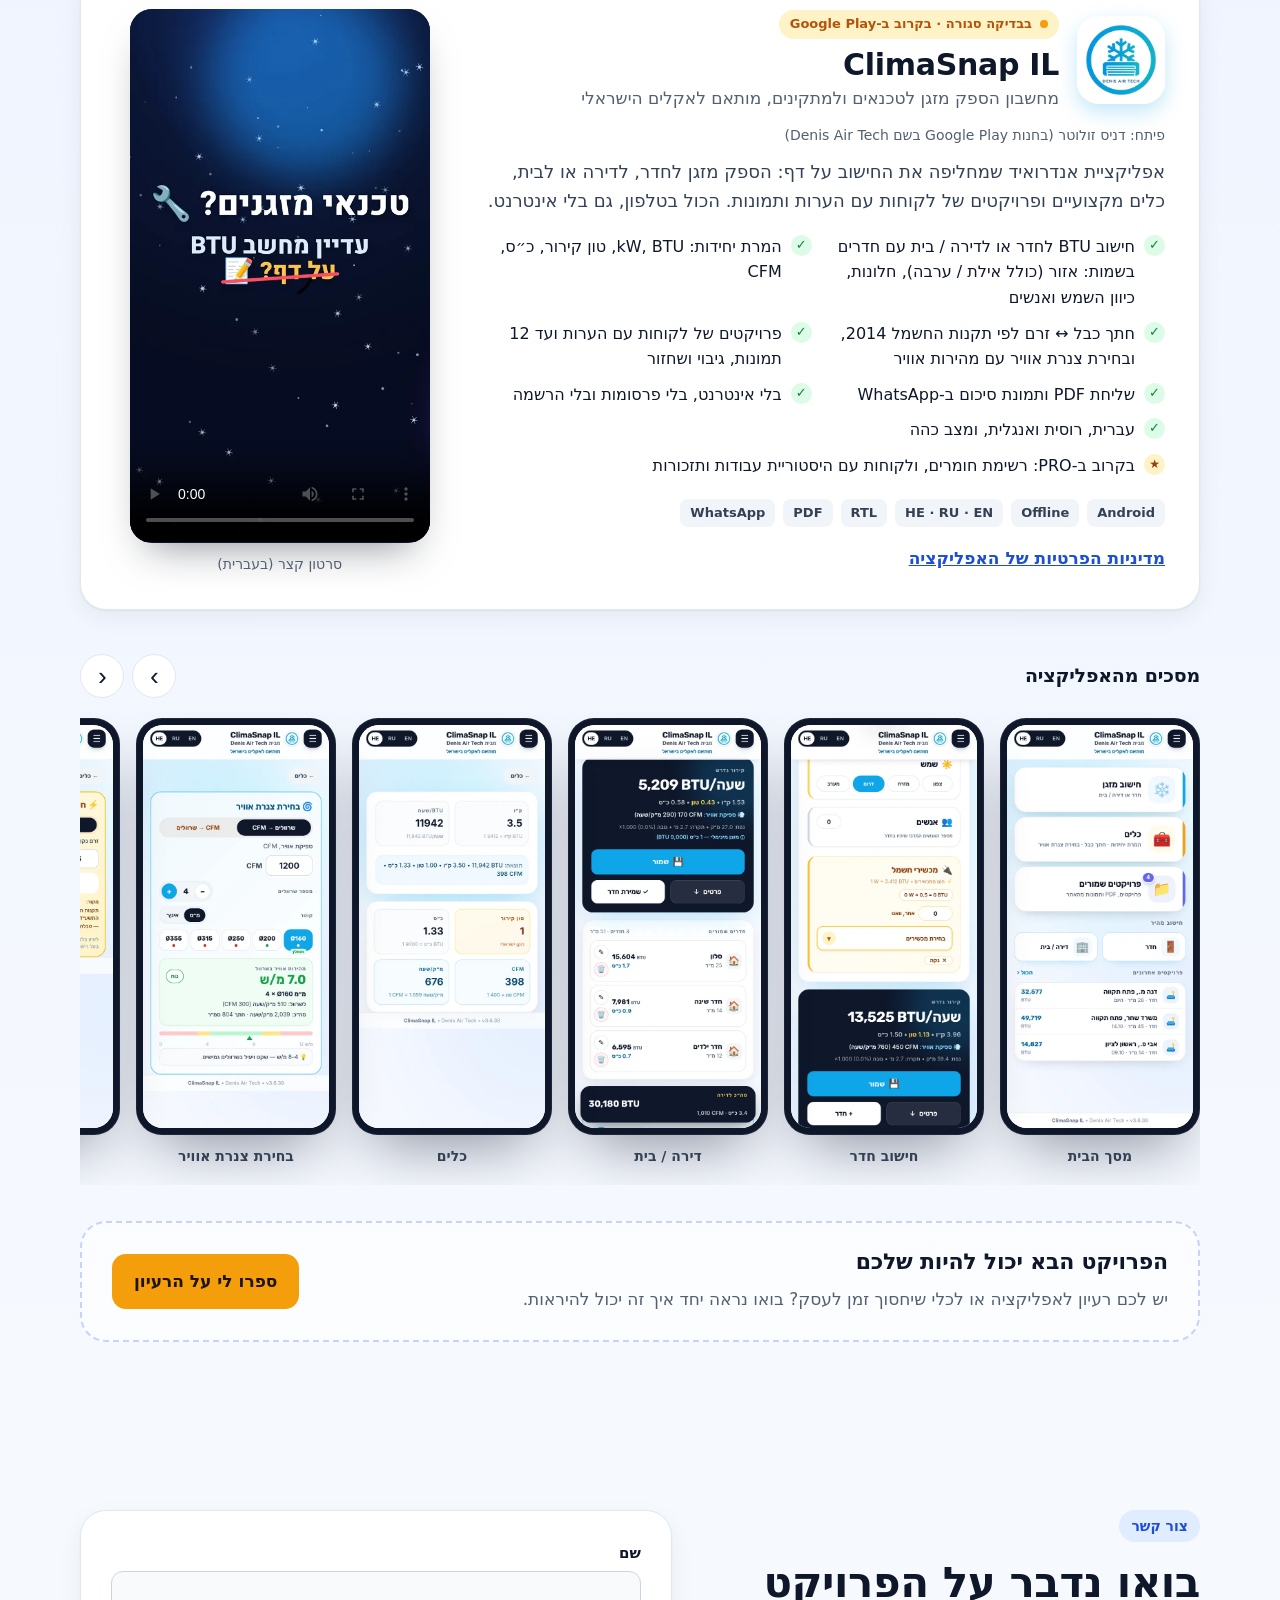
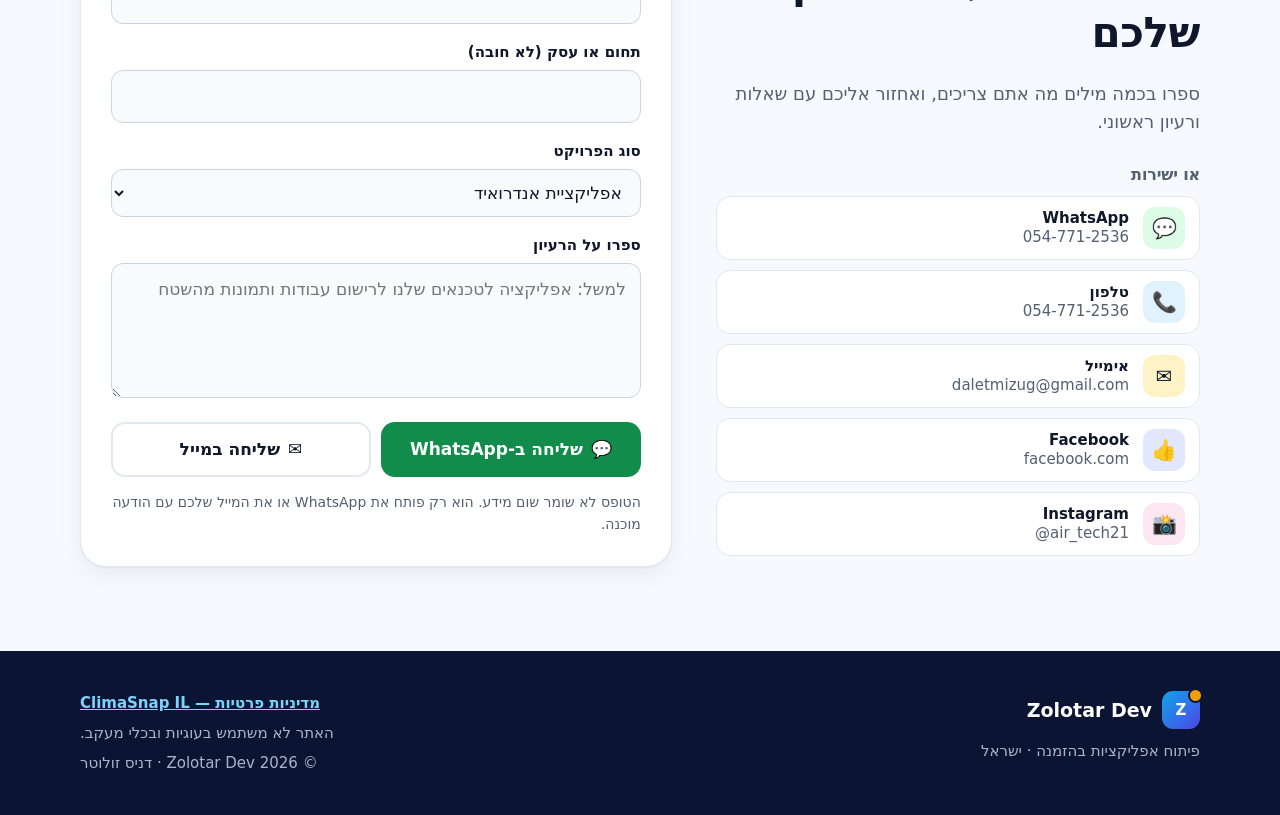
==== commit 742c2c4e: "ClimaSnap case: apartment/house mode, Eilat/Arava, Send PDF, notes & backup, cable/duct tools + PRO " ====
--- a/index.html
+++ b/index.html
@@ -142,11 +142,11 @@
             </div>
           </div>
           <p class="case-by" data-i18n="case.by">פיתח: דניס זולוטר (בחנות Google Play בשם Denis Air Tech)</p>
-          <p class="case-desc" data-i18n="case.desc">אפליקציית אנדרואיד שמחליפה את החישוב על דף: הספק מזגן לחדר או לדירה שלמה, כלים מקצועיים ופרויקטים של לקוחות עם תמונות. הכול בטלפון, גם בלי אינטרנט.</p>
+          <p class="case-desc" data-i18n="case.desc">אפליקציית אנדרואיד שמחליפה את החישוב על דף: הספק מזגן לחדר, לדירה או לבית, כלים מקצועיים ופרויקטים של לקוחות עם הערות ותמונות. הכול בטלפון, גם בלי אינטרנט.</p>
           <ul class="checks">
-            <li data-i18n="case.f1">חישוב BTU לחדר ולדירה שלמה לפי אזור, חלונות, כיוון השמש ואנשים</li><li data-i18n="case.f2">המרת יחידות: kW, BTU, טון קירור, כ״ס, CFM</li><li data-i18n="case.f3">חתך כבל לפי תקנות החשמל בישראל ובחירת צנרת אוויר</li>
-            <li data-i18n="case.f4">פרויקטים של לקוחות עם עד 12 תמונות מהאתר</li><li data-i18n="case.f5">PDF ללקוח ושליחה ב-WhatsApp</li><li data-i18n="case.f6">בלי אינטרנט, בלי פרסומות ובלי הרשמה</li>
-            <li data-i18n="case.f7">עברית, רוסית ואנגלית, ומצב כהה</li>
+            <li data-i18n="case.f1">חישוב BTU לחדר או לדירה / בית עם חדרים בשמות: אזור (כולל אילת / ערבה), חלונות, כיוון השמש ואנשים</li><li data-i18n="case.f2">המרת יחידות: kW, BTU, טון קירור, כ״ס, CFM</li><li data-i18n="case.f3">חתך כבל ↔ זרם לפי תקנות החשמל 2014, ובחירת צנרת אוויר עם מהירות אוויר</li>
+            <li data-i18n="case.f4">פרויקטים של לקוחות עם הערות ועד 12 תמונות, גיבוי ושחזור</li><li data-i18n="case.f5">שליחת PDF ותמונת סיכום ב-WhatsApp</li><li data-i18n="case.f6">בלי אינטרנט, בלי פרסומות ובלי הרשמה</li>
+            <li data-i18n="case.f7">עברית, רוסית ואנגלית, ומצב כהה</li><li class="soon" data-i18n="case.f8">בקרוב ב-PRO: רשימת חומרים, ולקוחות עם היסטוריית עבודות ותזכורות</li>
           </ul>
           <ul class="tags" aria-label="Tech">
             <li>Android</li><li>Offline</li><li>HE · RU · EN</li><li>RTL</li><li>PDF</li><li>WhatsApp</li>
--- a/assets/css/style.css
+++ b/assets/css/style.css
@@ -124,6 +124,7 @@
 .checks{list-style:none;padding:0;margin:0 0 20px;display:grid;grid-template-columns:1fr 1fr;gap:10px 22px}
 .checks li{position:relative;padding-inline-start:30px;font-size:16px}
 .checks li::before{content:"✓";position:absolute;inset-inline-start:0;top:1px;width:21px;height:21px;border-radius:50%;background:#dcfce7;color:#15803d;font-weight:900;font-size:13px;display:grid;place-items:center}
+.checks li.soon{grid-column:1/-1}.checks li.soon::before{content:"★";background:#fef3c7;color:#92400e;font-size:12px}
 .tags{list-style:none;padding:0;margin:0 0 18px;display:flex;flex-wrap:wrap;gap:8px}
 .tags li{font-size:13px;font-weight:700;background:#f1f5f9;color:var(--ink-2);border-radius:8px;padding:4px 10px;direction:ltr}
 .link{font-weight:700}
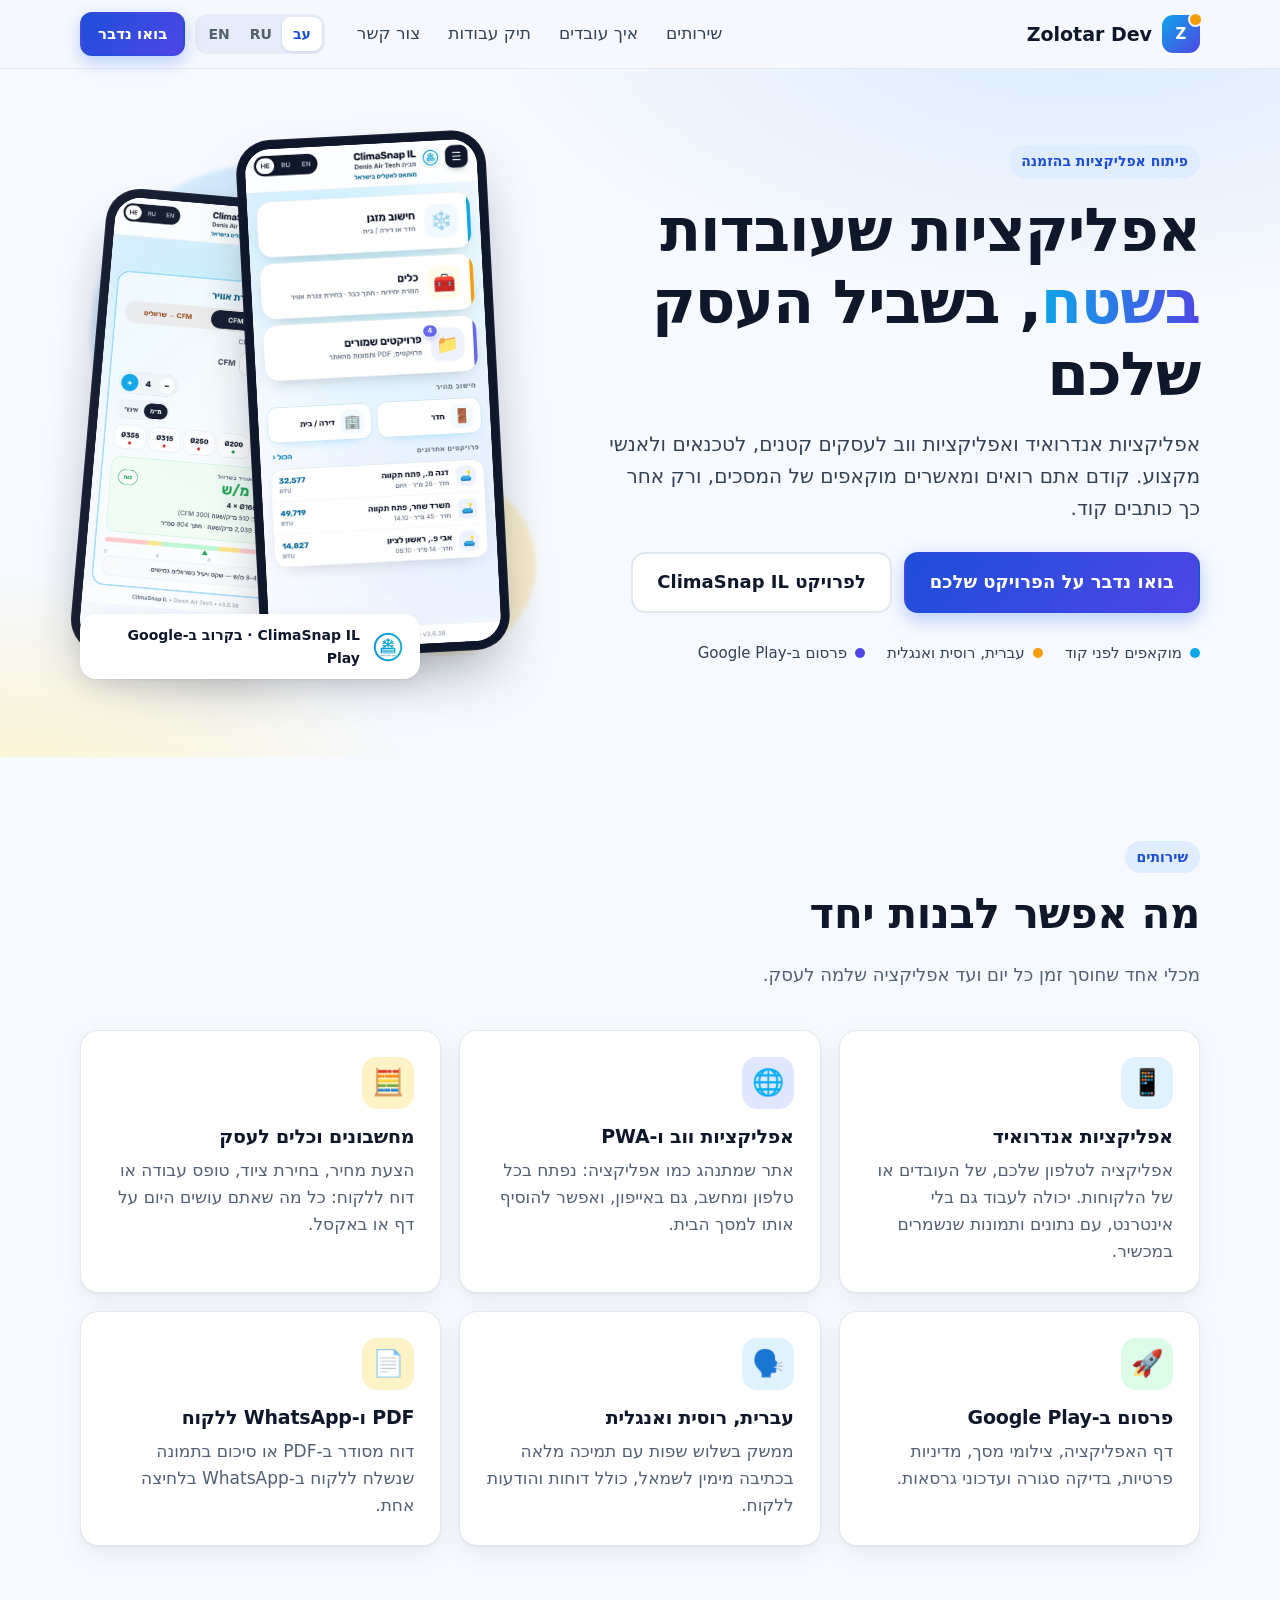
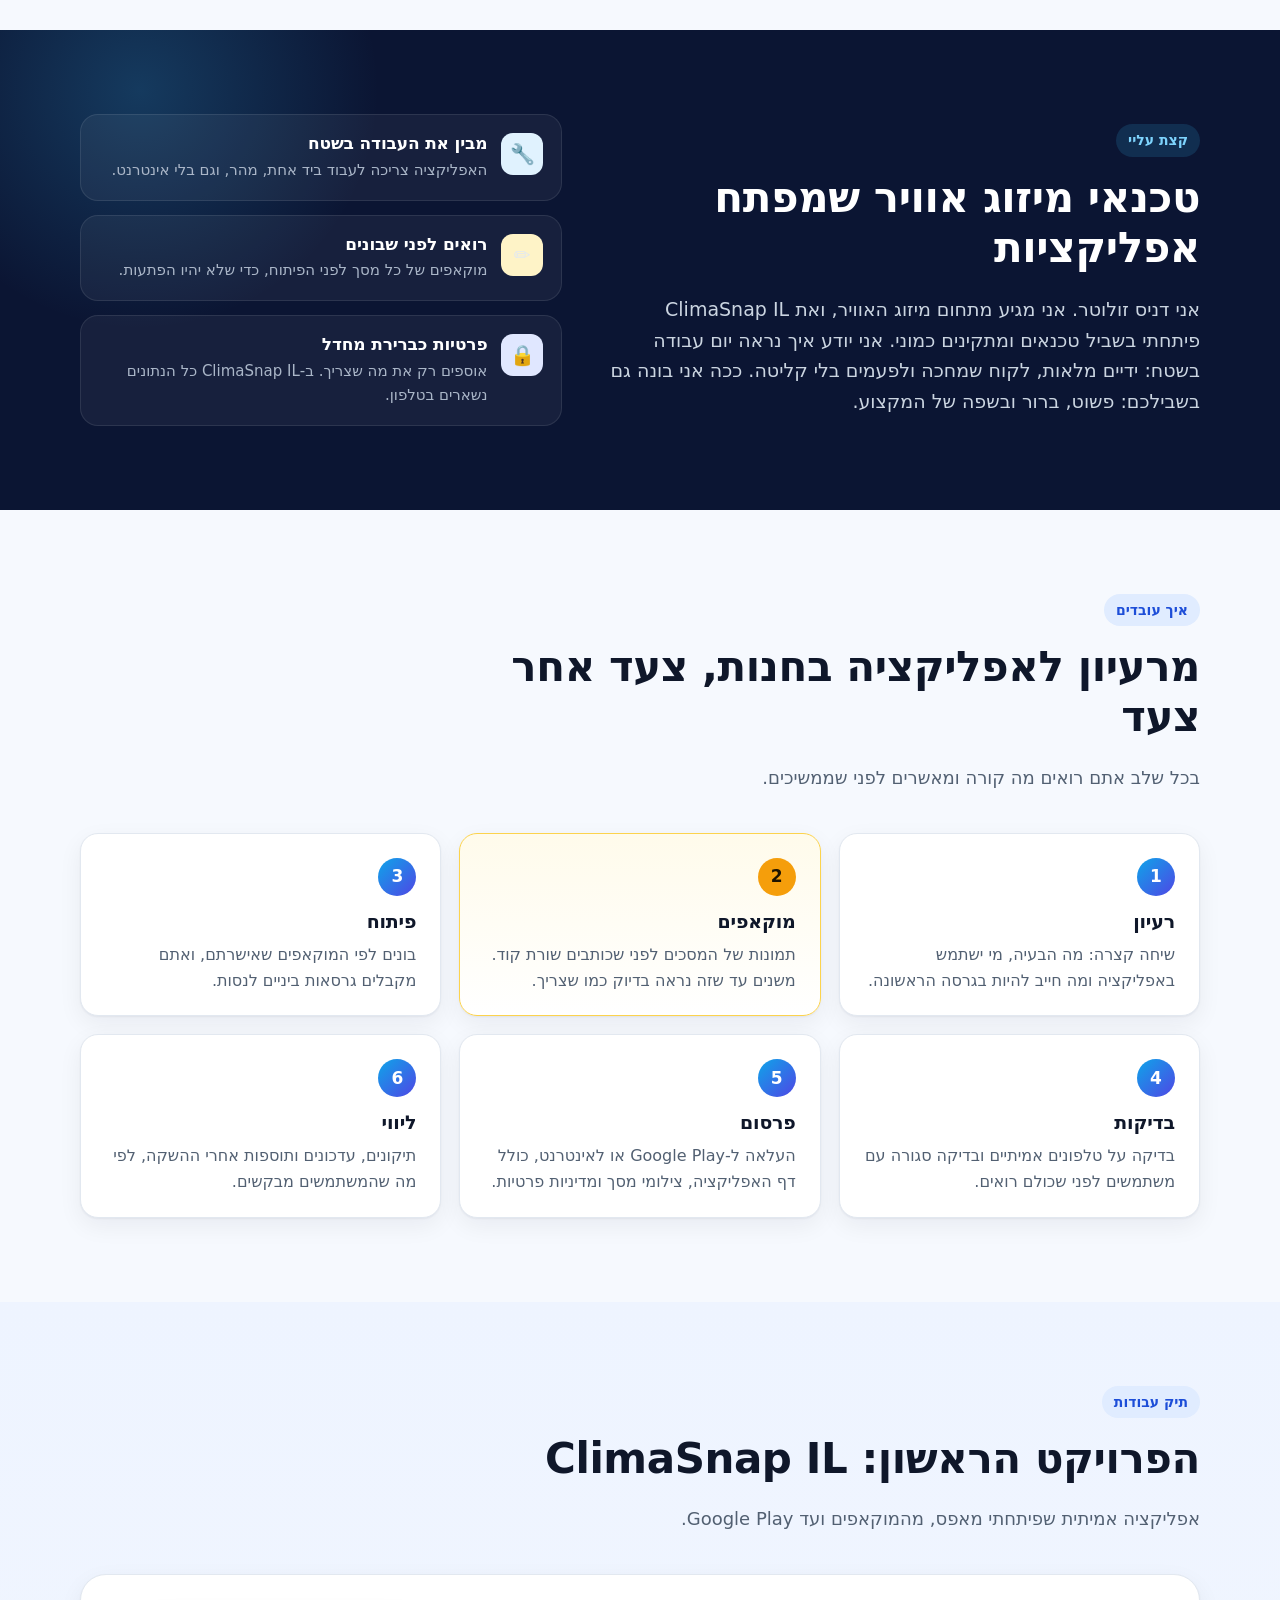
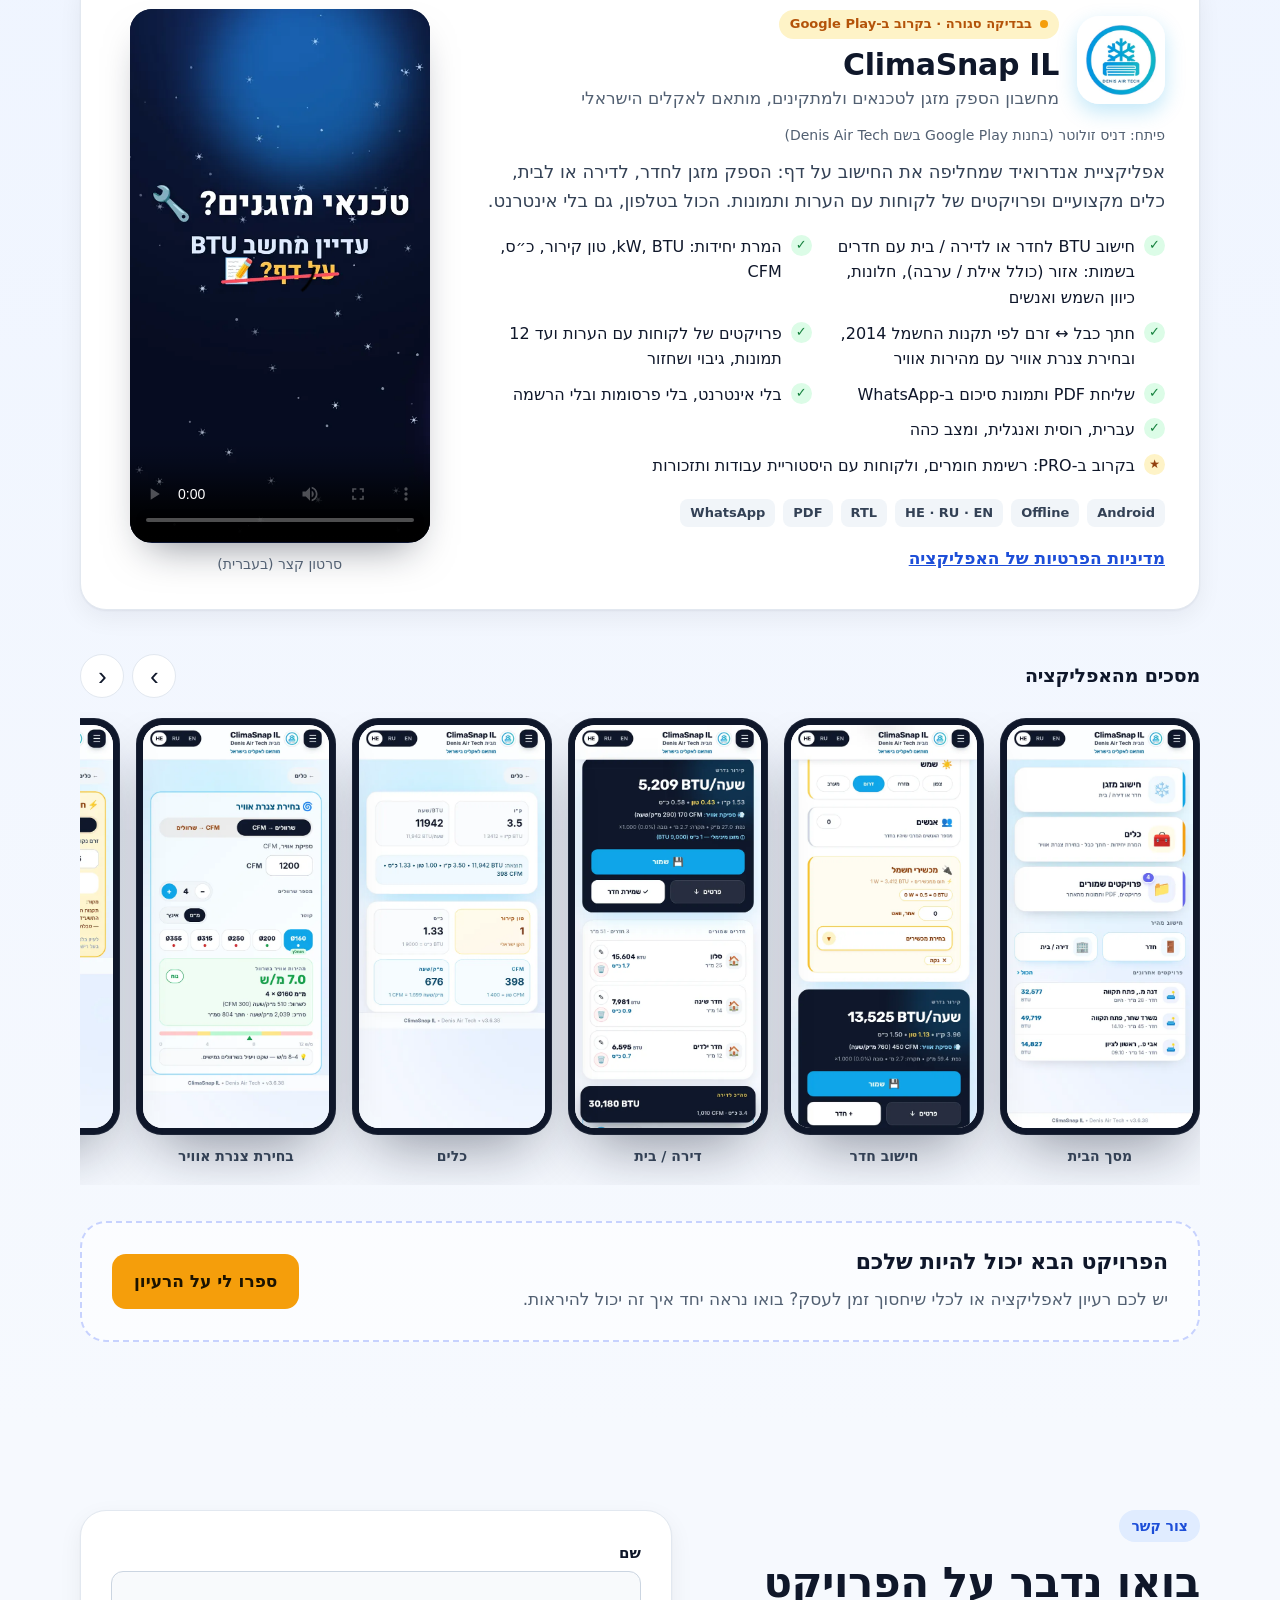
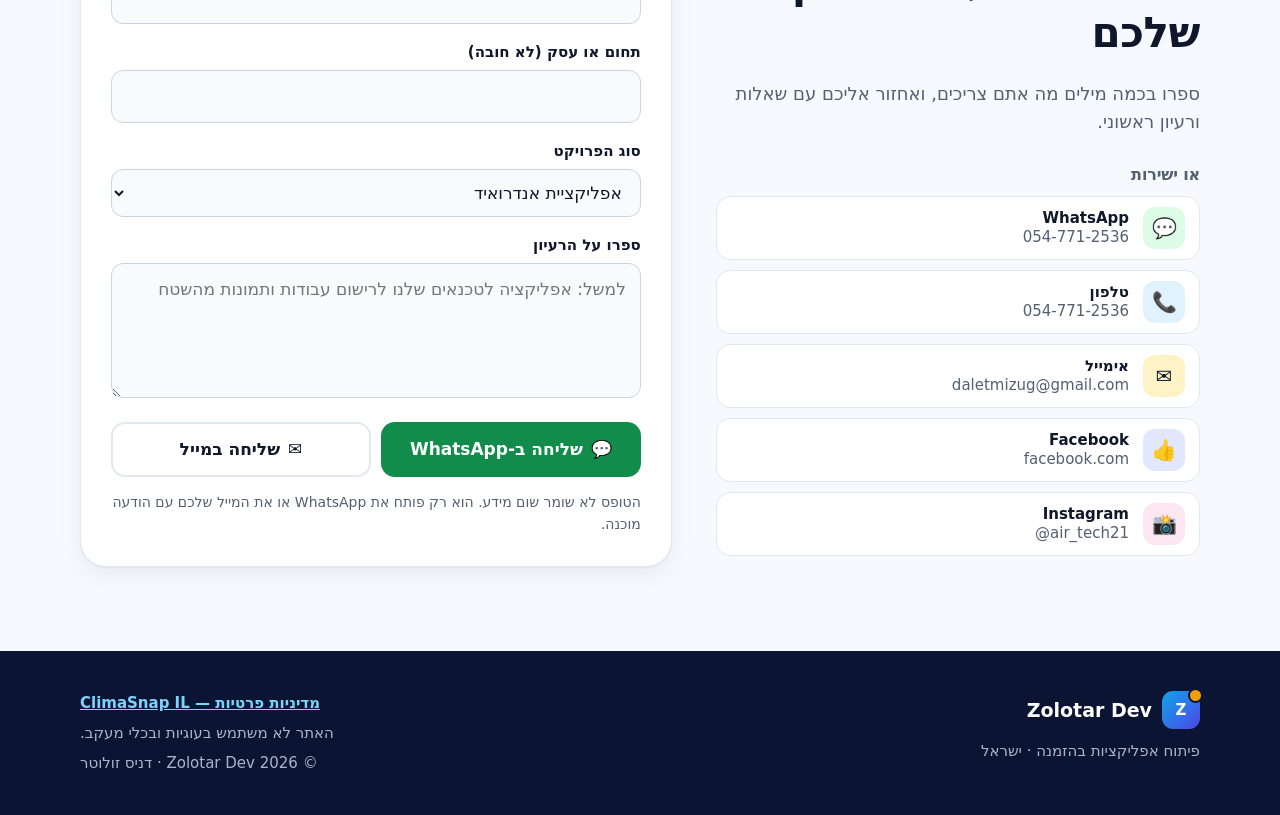
==== commit f1bc0c8e: "Privacy link: use denisairtech.com/climasnap/privacy/" ====
--- a/index.html
+++ b/index.html
@@ -151,7 +151,7 @@
           <ul class="tags" aria-label="Tech">
             <li>Android</li><li>Offline</li><li>HE · RU · EN</li><li>RTL</li><li>PDF</li><li>WhatsApp</li>
           </ul>
-          <a class="link" data-href="privacy" href="https://denisairtech.github.io/climasnap-privacy/" target="_blank" rel="noopener" data-i18n="case.privacy">מדיניות הפרטיות של האפליקציה</a>
+          <a class="link" data-href="privacy" href="https://denisairtech.com/climasnap/privacy/" target="_blank" rel="noopener" data-i18n="case.privacy">מדיניות הפרטיות של האפליקציה</a>
         </div>
         <figure class="case-video">
           <video controls preload="none" playsinline poster="assets/video/climasnap-promo-poster.svg" width="540" height="960" data-b64="assets/video/climasnap-promo-he.mp4.b64.txt"></video>
@@ -220,7 +220,7 @@
       <p data-i18n="footer.tag">פיתוח אפליקציות בהזמנה · ישראל</p>
     </div>
     <div class="footer-links">
-      <a data-href="privacy" href="https://denisairtech.github.io/climasnap-privacy/" target="_blank" rel="noopener" data-i18n="footer.privacy">מדיניות פרטיות — ClimaSnap IL</a>
+      <a data-href="privacy" href="https://denisairtech.com/climasnap/privacy/" target="_blank" rel="noopener" data-i18n="footer.privacy">מדיניות פרטיות — ClimaSnap IL</a>
       <p data-i18n="footer.nocookies">האתר לא משתמש בעוגיות ובכלי מעקב.</p>
       <p data-i18n="footer.copy">© 2026 Zolotar Dev · דניס זולוטר</p>
     </div>
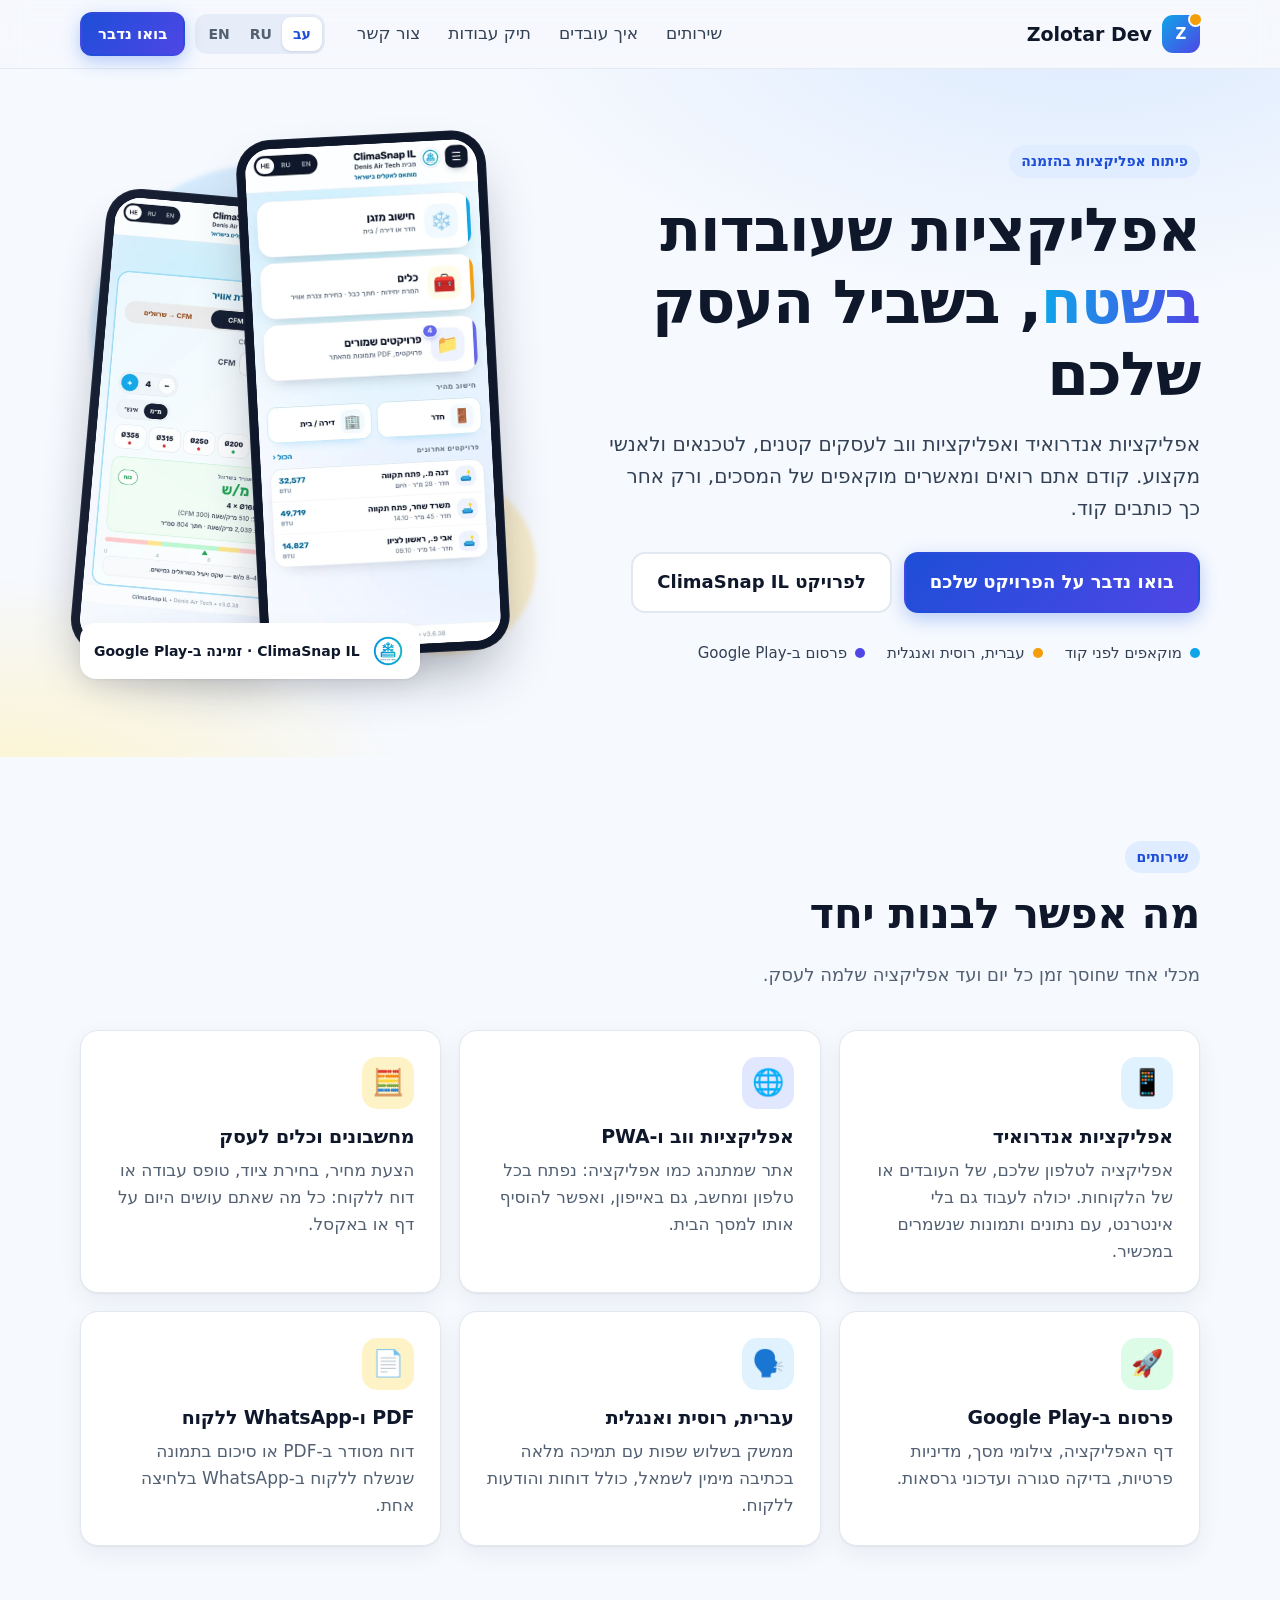
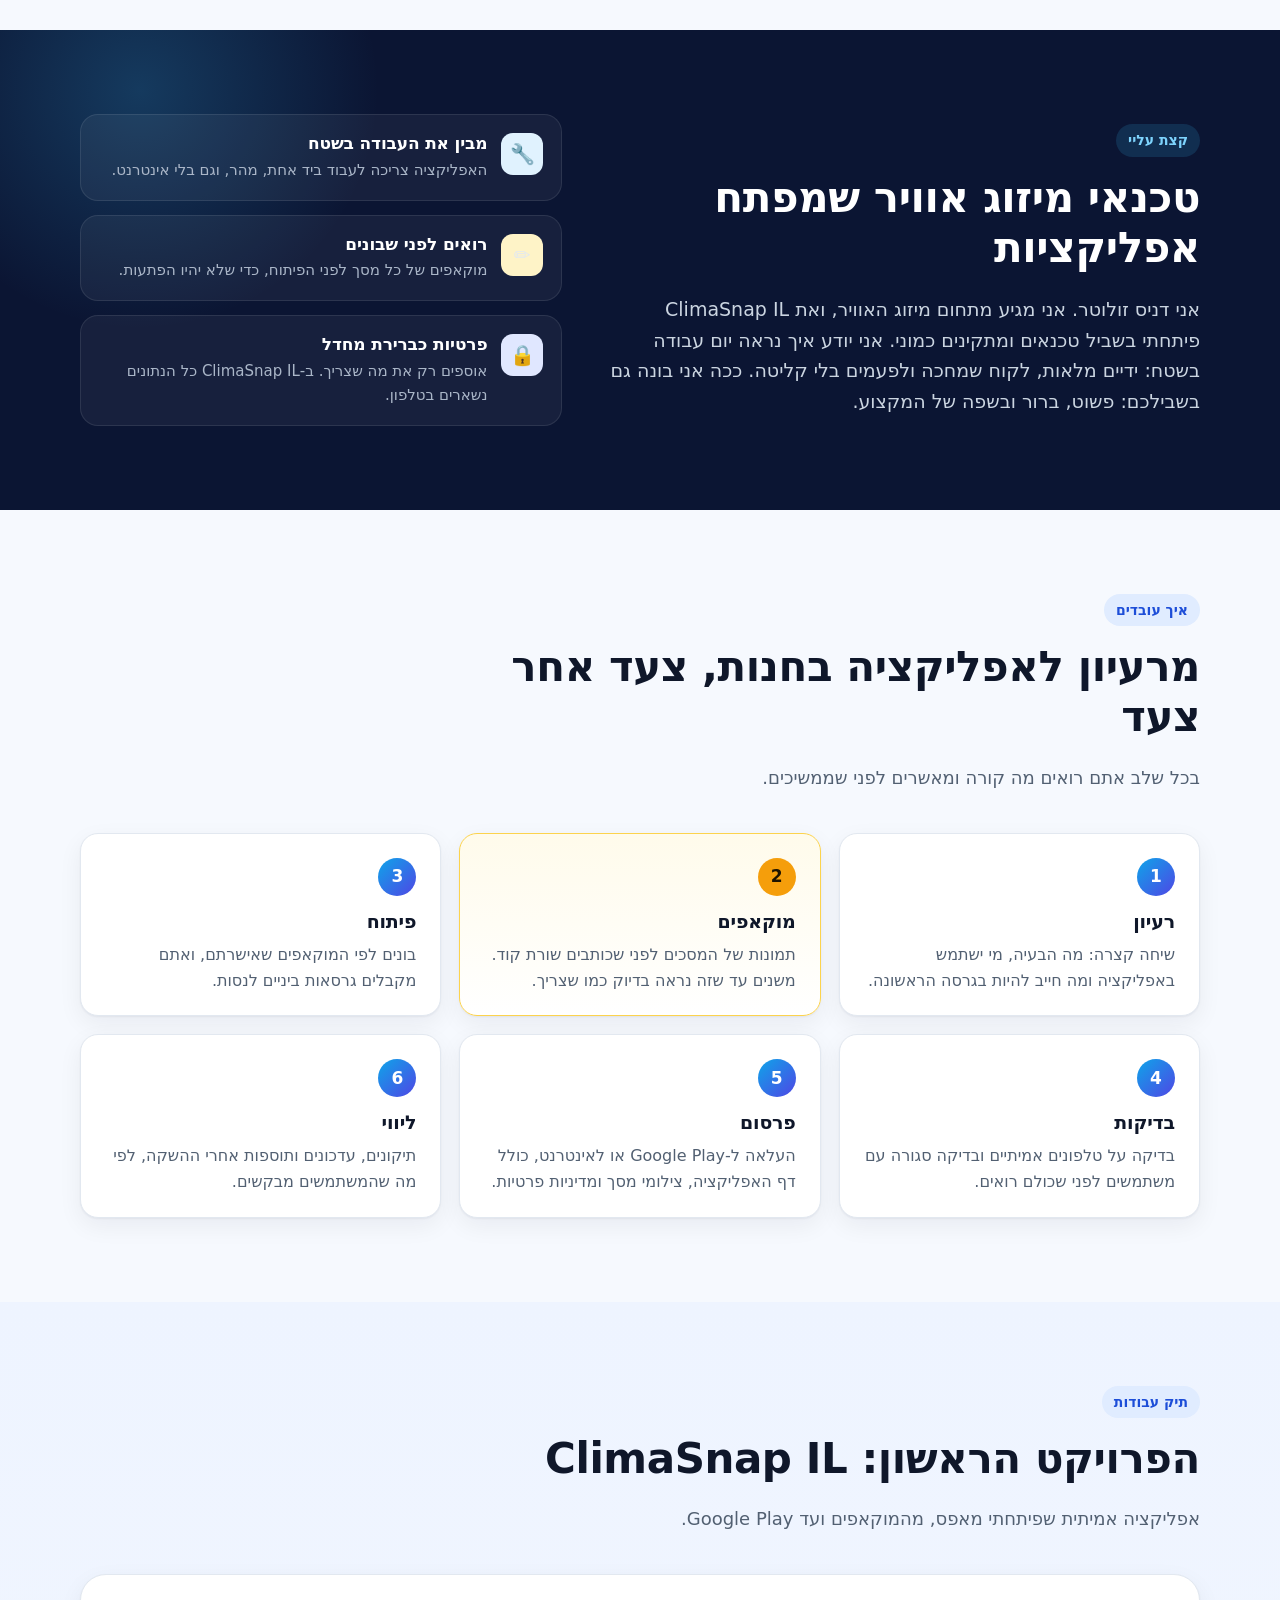
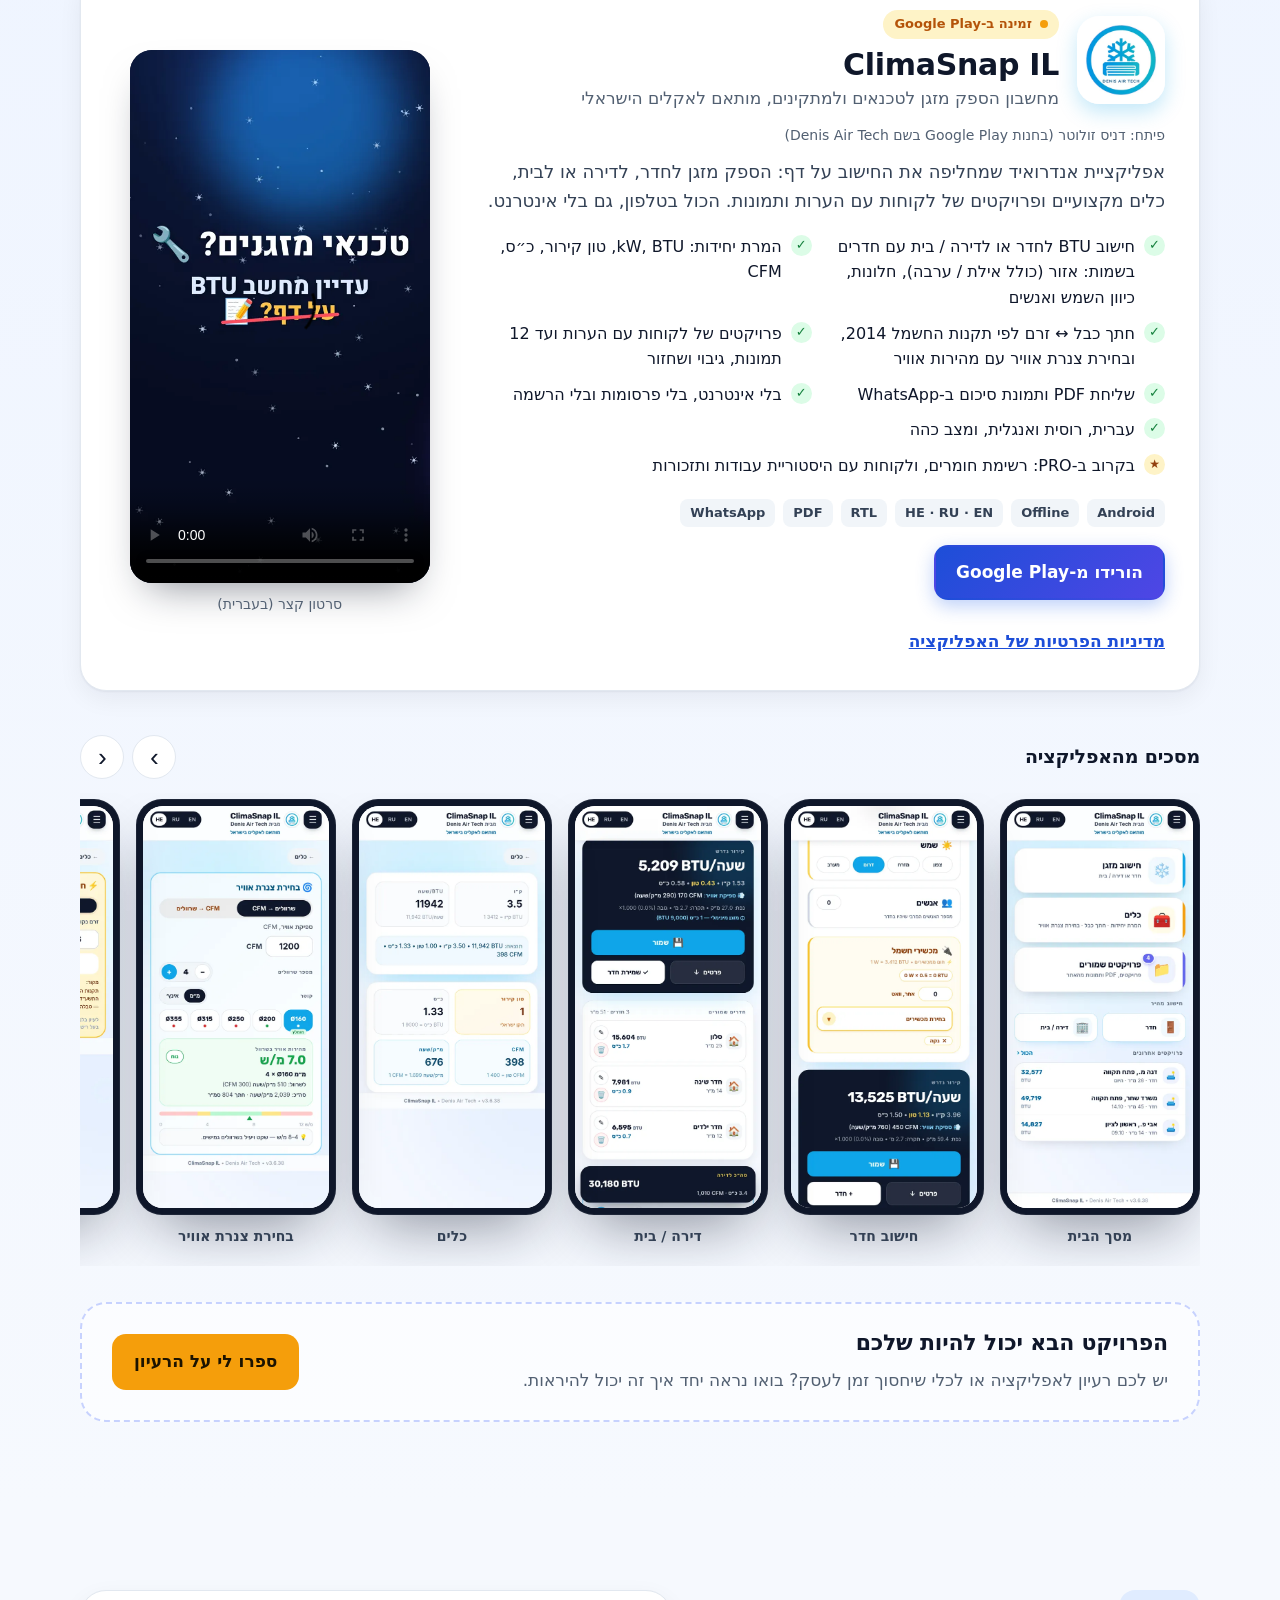
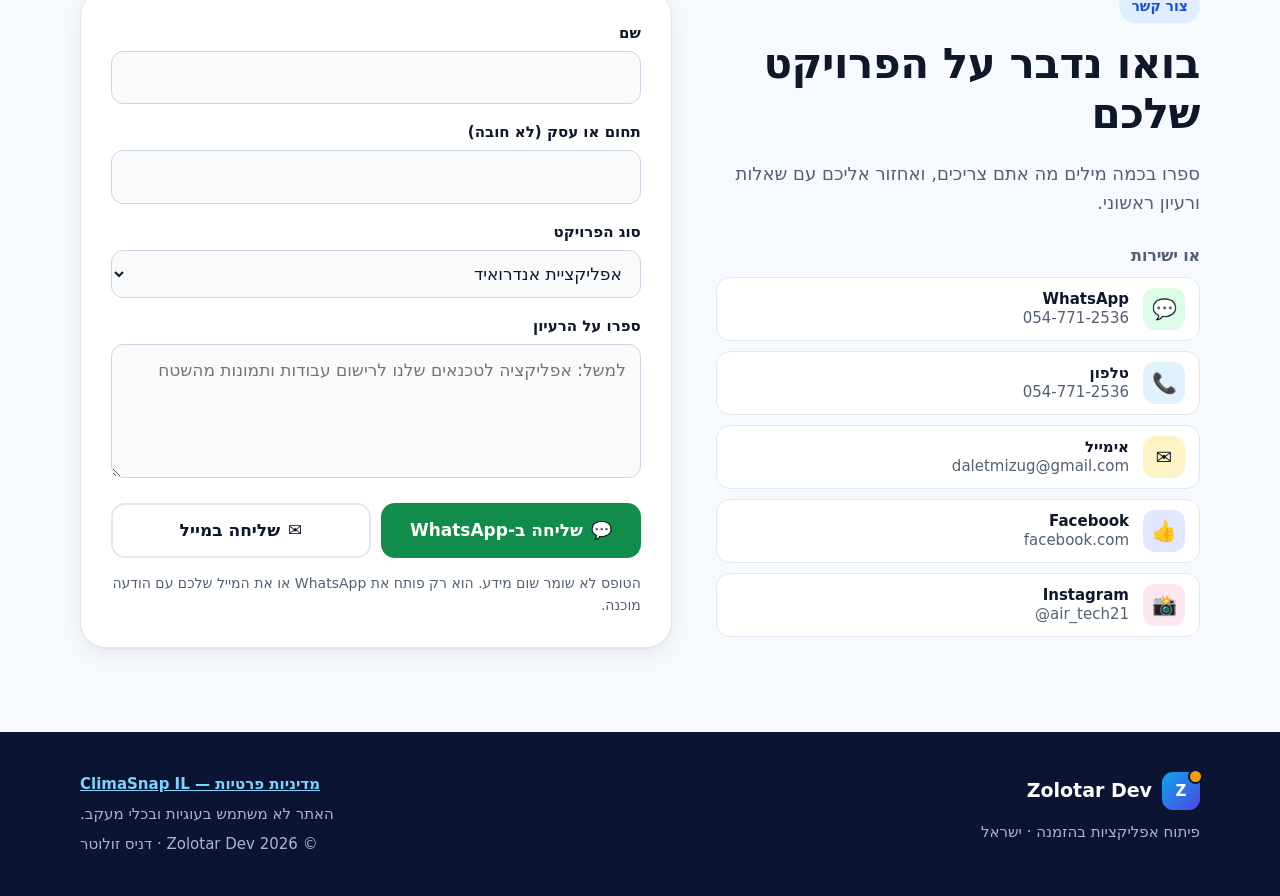
==== commit c96817a9: "ClimaSnap IL is live on Google Play: status/badge text + 'Get it on Google Play' button (HE/RU/EN)" ====
--- a/index.html
+++ b/index.html
@@ -63,7 +63,7 @@
         <div class="blob b1"></div><div class="blob b2"></div>
         <div class="phone back"><img data-shot="5duct" src="assets/img/climasnap/he/5duct.svg" width="540" height="1169" alt=""></div>
         <div class="phone front"><img data-shot="1home" src="assets/img/climasnap/he/1home.svg" width="540" height="1169" alt="" fetchpriority="high"></div>
-        <div class="float-badge"><img src="assets/img/climasnap/icon-256.svg" width="36" height="36" alt=""><span data-i18n="hero.badge">ClimaSnap IL · בקרוב ב-Google Play</span></div>
+        <div class="float-badge"><img src="assets/img/climasnap/icon-256.svg" width="36" height="36" alt=""><span data-i18n="hero.badge">ClimaSnap IL · זמינה ב-Google Play</span></div>
       </div>
     </div>
   </section>
@@ -136,7 +136,7 @@
           <div class="case-id">
             <img class="case-icon" src="assets/img/climasnap/icon-256.svg" width="88" height="88" alt="ClimaSnap IL">
             <div>
-              <p class="status"><span class="pulse" aria-hidden="true"></span><span data-i18n="case.status">בבדיקה סגורה · בקרוב ב-Google Play</span></p>
+              <p class="status"><span class="pulse" aria-hidden="true"></span><span data-i18n="case.status">זמינה ב-Google Play</span></p>
               <h3 class="case-name">ClimaSnap IL</h3>
               <p class="case-tag" data-i18n="case.tagline">מחשבון הספק מזגן לטכנאים ולמתקינים, מותאם לאקלים הישראלי</p>
             </div>
@@ -151,6 +151,7 @@
           <ul class="tags" aria-label="Tech">
             <li>Android</li><li>Offline</li><li>HE · RU · EN</li><li>RTL</li><li>PDF</li><li>WhatsApp</li>
           </ul>
+          <div class="cta-row"><a class="btn btn-primary" data-href="play" href="https://play.google.com/store/apps/details?id=com.denisairtech.climasnap" target="_blank" rel="noopener" data-i18n="case.play">הורידו מ-Google Play</a></div>
           <a class="link" data-href="privacy" href="https://denisairtech.com/climasnap/privacy/" target="_blank" rel="noopener" data-i18n="case.privacy">מדיניות הפרטיות של האפליקציה</a>
         </div>
         <figure class="case-video">
